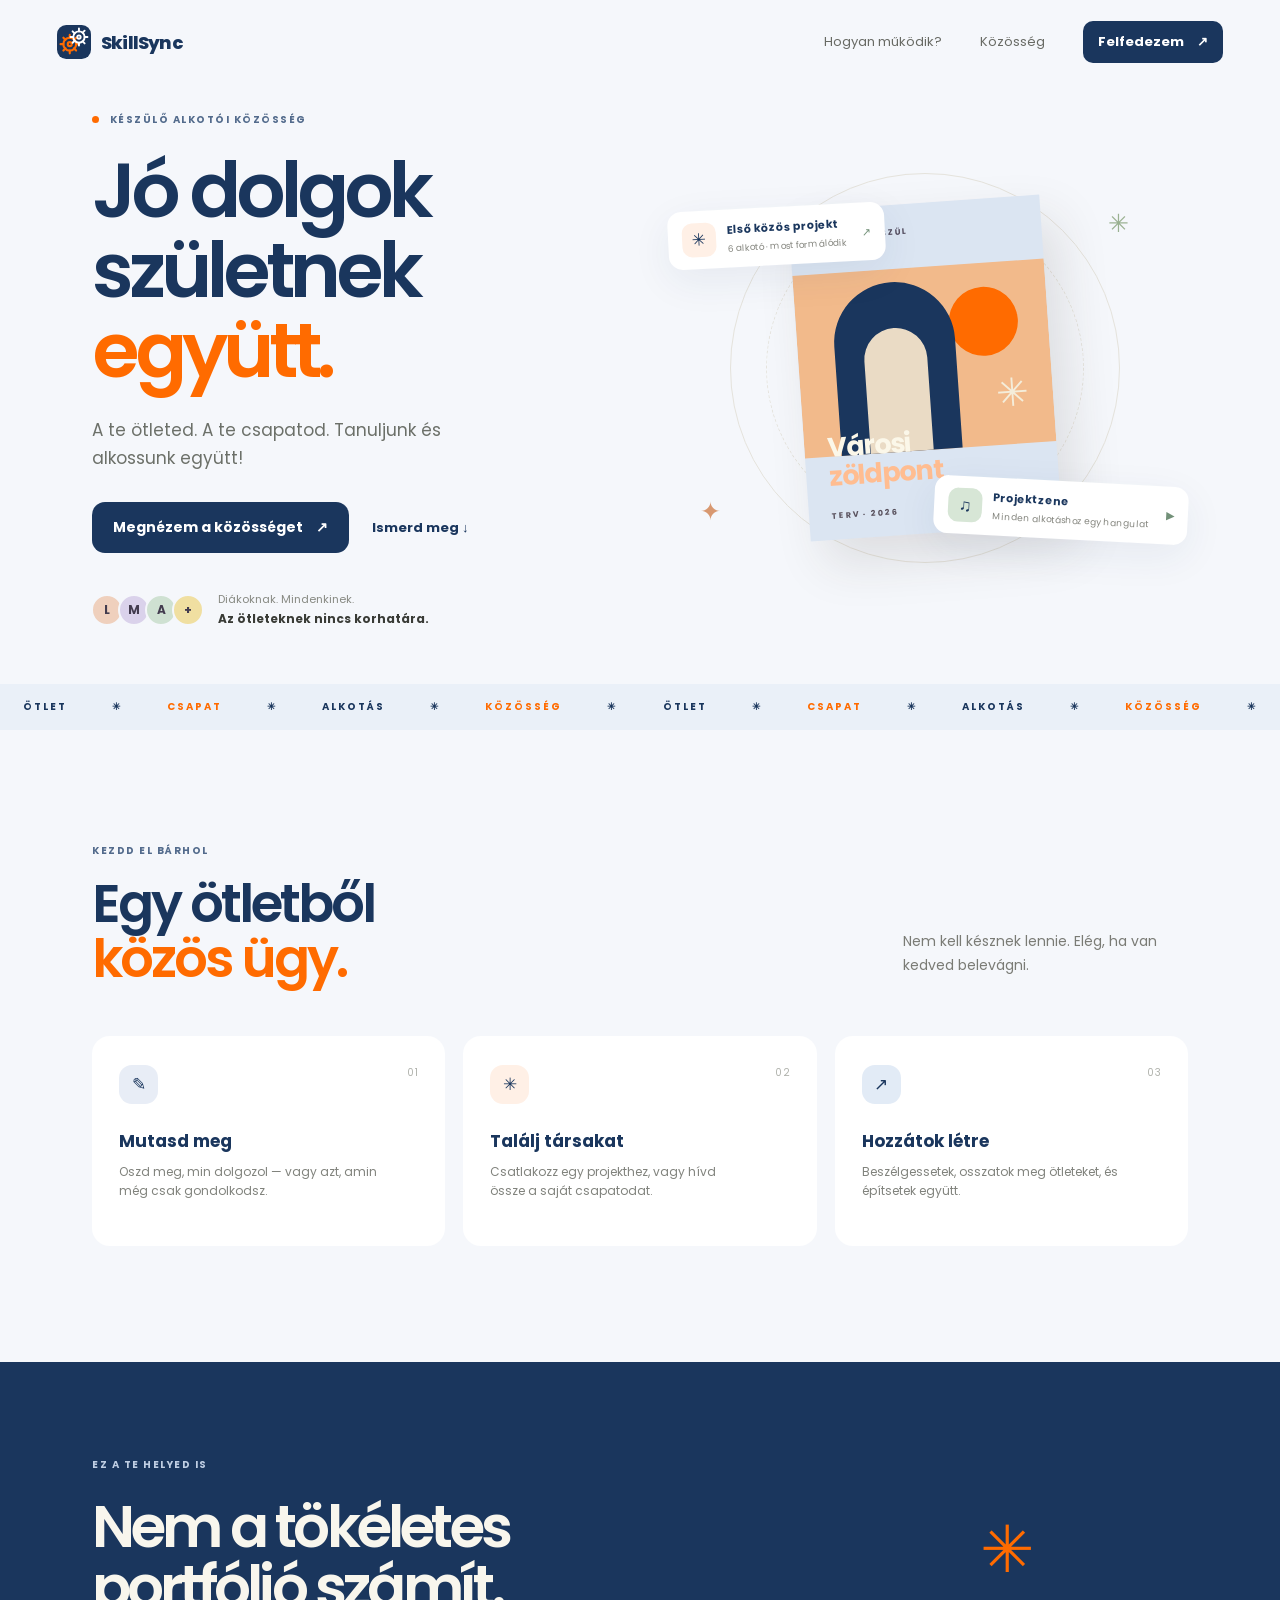
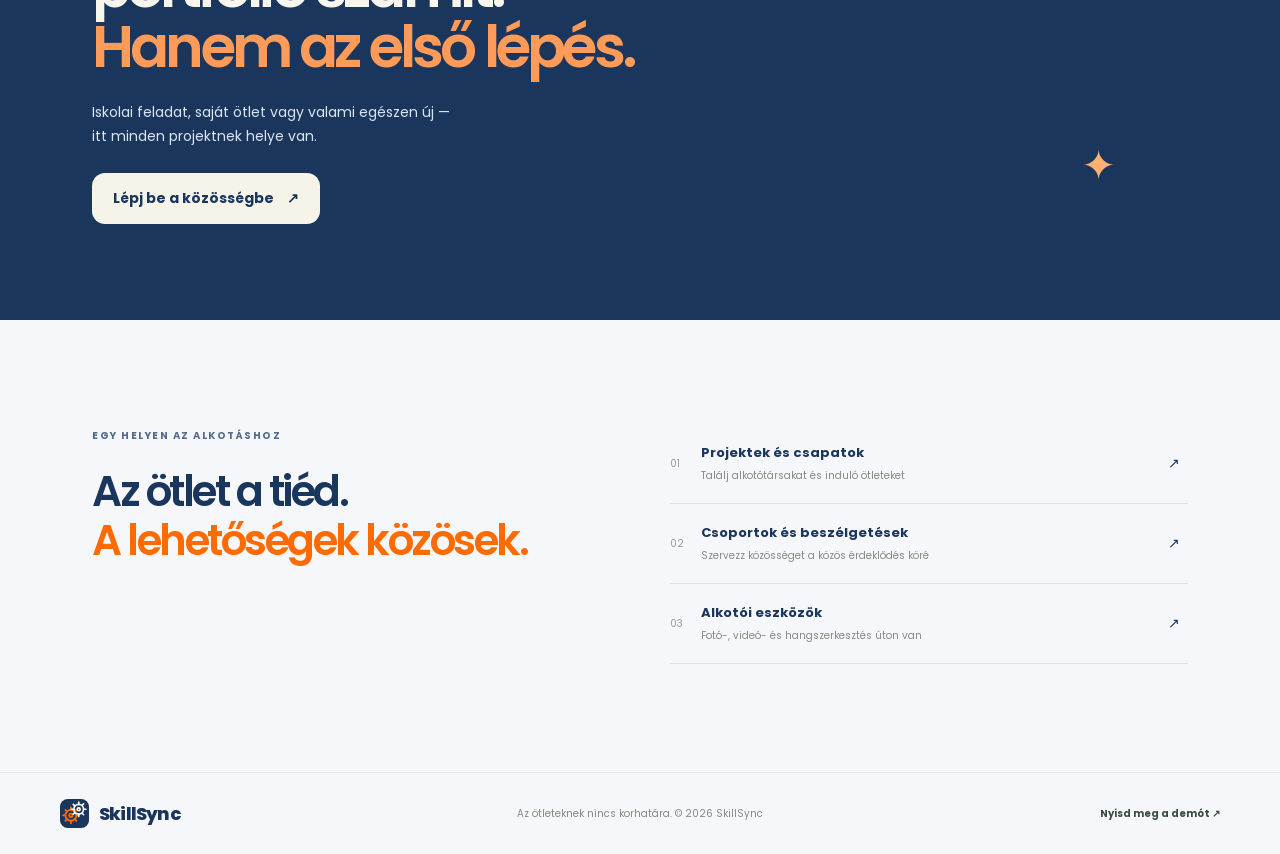
==== index.html @ 21918480 "Add files via upload" ====
<!doctype html>
<html lang="hu">
<head>
  <meta charset="utf-8"><meta name="viewport" content="width=device-width,initial-scale=1">
  <meta name="theme-color" content="#1A365D"><meta name="description" content="SkillSync — A te ötleted. A te csapatod. Tanuljunk és alkossunk együtt!"><link rel="manifest" href="manifest.webmanifest">
  <title>SkillSync — ötletből közös alkotás</title><link rel="stylesheet" href="style.css">
</head>
<body class="landing">
  <header class="site-header"><a class="brand" href="index.html"><span class="brand-mark"><img src="icon.svg" alt=""></span> SkillSync</a><nav><a href="#hogyan">Hogyan működik?</a><a href="#kozosseg">Közösség</a><a class="button button-dark button-small" href="app.html">Felfedezem <span>↗</span></a></nav><button class="menu-toggle" aria-label="Menü">☰</button></header>
  <main>
    <section class="hero wrap"><div class="hero-copy"><span class="eyebrow"><span class="pulse"></span> KÉSZÜLŐ ALKOTÓI KÖZÖSSÉG</span><h1>Jó dolgok<br>születnek <em>együtt.</em></h1><p class="hero-lede">A te ötleted. A te csapatod. Tanuljunk és alkossunk együtt!</p><div class="hero-actions"><a class="button button-dark" href="app.html">Megnézem a közösséget <span>↗</span></a><a class="text-link" href="#hogyan">Ismerd meg <span>↓</span></a></div><div class="social-proof"><div class="avatar-stack"><span class="av av-peach">L</span><span class="av av-lilac">M</span><span class="av av-mint">A</span><span class="av av-yellow">+</span></div><span>Diákoknak. Mindenkinek.<br><b>Az ötleteknek nincs korhatára.</b></span></div></div><div class="hero-art"><div class="art-orbit orbit-one"></div><div class="art-orbit orbit-two"></div><div class="art-note note-top"><span>✳</span><div><b>Első közös projekt</b><small>6 alkotó · most formálódik</small></div><i>↗</i></div><div class="art-poster"><div class="poster-kicker">KÖZÖSEN KÉSZÜL</div><div class="poster-shape"><span class="shape-sun"></span><span class="shape-arch"></span><span class="shape-line">✳</span></div><div class="poster-caption">Városi<br><em>zöldpont</em></div><div class="poster-footer"><span>TERV · 2026</span><span>● ● ● +3</span></div></div><div class="art-note note-bottom"><span class="note-icon">♫</span><div><b>Projektzene</b><small>Minden alkotáshoz egy hangulat</small></div><i>▶</i></div><span class="sparkle sparkle-one">✳</span><span class="sparkle sparkle-two">✦</span></div></section>
    <section class="ticker"><div><span>ÖTLET</span> ✳ <span>CSAPAT</span> ✳ <span>ALKOTÁS</span> ✳ <span>KÖZÖSSÉG</span> ✳ <span>ÖTLET</span> ✳ <span>CSAPAT</span> ✳ <span>ALKOTÁS</span> ✳ <span>KÖZÖSSÉG</span> ✳</div></section>
    <section id="hogyan" class="steps-section wrap"><div class="section-heading"><span class="eyebrow">KEZDD EL BÁRHOL</span><h2>Egy ötletből<br><em>közös ügy.</em></h2><p>Nem kell késznek lennie. Elég, ha van kedved belevágni.</p></div><div class="steps"><article><span class="step-number">01</span><div class="step-icon icon-lilac">✎</div><h3>Mutasd meg</h3><p>Oszd meg, min dolgozol — vagy azt, amin még csak gondolkodsz.</p></article><article><span class="step-number">02</span><div class="step-icon icon-peach">✳</div><h3>Találj társakat</h3><p>Csatlakozz egy projekthez, vagy hívd össze a saját csapatodat.</p></article><article><span class="step-number">03</span><div class="step-icon icon-mint">↗</div><h3>Hozzátok létre</h3><p>Beszélgessetek, osszatok meg ötleteket, és építsetek együtt.</p></article></div></section>
    <section id="kozosseg" class="manifesto"><div class="wrap manifesto-inner"><span class="eyebrow">EZ A TE HELYED IS</span><h2>Nem a tökéletes<br>portfólió számít.<br><em>Hanem az első lépés.</em></h2><p>Iskolai feladat, saját ötlet vagy valami egészen új — itt minden projektnek helye van.</p><a class="button button-light" href="app.html">Lépj be a közösségbe <span>↗</span></a><span class="manifesto-star star-a">✳</span><span class="manifesto-star star-b">✦</span></div></section>
    <section class="feature-strip wrap"><div><span class="eyebrow">EGY HELYEN AZ ALKOTÁSHOZ</span><h2>Az ötlet a tiéd.<br><em>A lehetőségek közösek.</em></h2></div><div class="feature-list"><div><span>01</span><b>Projektek és csapatok</b><small>Találj alkotótársakat és induló ötleteket</small><i>↗</i></div><div><span>02</span><b>Csoportok és beszélgetések</b><small>Szervezz közösséget a közös érdeklődés köré</small><i>↗</i></div><div><span>03</span><b>Alkotói eszközök</b><small>Fotó-, videó- és hangszerkesztés úton van</small><i>↗</i></div></div></section>
  </main>
  <footer class="site-footer"><a class="brand" href="index.html"><span class="brand-mark"><img src="icon.svg" alt=""></span> SkillSync</a><span>Az ötleteknek nincs korhatára. © 2026 SkillSync</span><a href="app.html">Nyisd meg a demót ↗</a></footer><script src="site.js"></script>
</body></html>
---- style.css ----
@import url('https://fonts.googleapis.com/css2?family=Poppins:wght@400;500;600;700;800&display=swap');
:root{--paper:#f7f6f2;--white:#fff;--ink:#242622;--muted:#777a73;--line:#e9e8e2;--green:#d9e8d8;--green-strong:#395845;--purple:#ded9ed;--peach:#f1d5c6;--yellow:#f3e5a6;--shadow:0 12px 40px #33321b0b}*{box-sizing:border-box}html{scroll-behavior:smooth}body{margin:0;background:var(--paper);color:var(--ink);font-family:'Poppins',sans-serif;font-size:14px}a{color:inherit;text-decoration:none}button,input,textarea,select{font:inherit}button{color:inherit}.wrap{max-width:1160px;margin:auto;padding-left:32px;padding-right:32px}.site-header{height:84px;max-width:1230px;margin:auto;padding:0 32px;display:flex;align-items:center;justify-content:space-between}.brand{display:inline-flex;align-items:center;gap:10px;font:800 18px 'Poppins',sans-serif;letter-spacing:-.8px}.brand-mark{width:32px;height:32px;border-radius:11px;background:var(--ink);color:#f6f4eb;display:inline-grid;place-items:center;font-size:17px;letter-spacing:-1px}.site-header nav{display:flex;align-items:center;gap:38px;color:#686a64;font-size:13px}.site-header nav a:hover,.text-link:hover{color:#457455}.button{border:0;border-radius:13px;padding:15px 21px;display:inline-flex;gap:13px;align-items:center;justify-content:center;font-weight:700;cursor:pointer;transition:transform .18s,background .18s}.button:hover{transform:translateY(-2px)}.button-dark{background:var(--ink);color:white}.button-dark:hover{background:#415445}.button-small{padding:11px 15px;border-radius:10px;color:white}.button-light{background:#f6f3e8;color:var(--ink)}.menu-toggle{display:none;background:none;border:0}.hero{display:grid;grid-template-columns:1fr 1fr;min-height:596px;align-items:center;gap:45px;padding-top:24px;padding-bottom:55px}.eyebrow{font-size:10px;letter-spacing:1.5px;font-weight:700;color:#7c8078}.pulse{display:inline-block;width:7px;height:7px;border-radius:50%;background:#8cae87;margin-right:7px}.hero h1,.section-heading h2,.manifesto h2,.feature-strip h2{font:600 clamp(54px,6vw,78px)/1.04 'Poppins',sans-serif;letter-spacing:-5px;margin:22px 0}.hero h1 em,.section-heading h2 em,.manifesto h2 em,.feature-strip h2 em{font-style:normal;color:#64866b}.hero-lede{max-width:425px;color:#6c7069;font-size:17px;line-height:1.7;margin:25px 0 29px}.hero-actions{display:flex;gap:23px;align-items:center}.text-link{border:0;background:none;padding:6px 0;font-weight:700;font-size:13px;cursor:pointer}.social-proof{display:flex;gap:14px;align-items:center;margin-top:38px;color:#888a83;font-size:11px;line-height:1.6}.social-proof b{color:#393b36;font-size:12px}.avatar-stack{display:flex;padding-left:4px}.av{width:32px;height:32px;border-radius:50%;display:grid;place-items:center;font-weight:700;color:#433c4f;font-size:12px;border:2px solid var(--paper);margin-left:-5px}.av-peach{background:#efd0bd}.av-lilac{background:#dad2eb}.av-mint{background:#cfe1d2}.av-yellow{background:#f0dfa1}.hero-art{height:440px;position:relative;display:grid;place-items:center}.art-orbit{position:absolute;width:390px;height:390px;border:1px solid #e5e3dc;border-radius:50%}.orbit-two{width:318px;height:318px;border-style:dashed}.art-poster{position:relative;z-index:1;width:252px;height:330px;background:#e4dce9;transform:rotate(-4deg);padding:22px 23px 17px;box-shadow:15px 24px 50px #39322a20;display:flex;flex-direction:column;justify-content:space-between;overflow:hidden}.poster-kicker,.poster-footer{font-size:8px;letter-spacing:1.2px;font-weight:700;color:#50495b;display:flex;justify-content:space-between}.poster-shape{position:absolute;inset:64px 0 83px;background:#c7d5c5}.shape-sun{position:absolute;width:69px;height:69px;background:#edd793;border-radius:50%;top:24px;right:30px}.shape-arch{position:absolute;bottom:0;left:37px;width:121px;height:170px;border-radius:100px 100px 0 0;background:#b56e56}.shape-arch:before{content:'';position:absolute;width:63px;height:124px;bottom:0;left:29px;border-radius:60px 60px 0 0;background:#eadbc5}.shape-line{position:absolute;right:24px;bottom:22px;color:#f4edda;font-size:39px}.poster-caption{position:relative;z-index:2;color:#fbf7e9;font:700 27px/1.05 'Poppins',sans-serif;letter-spacing:-1.3px;margin-top:auto;padding-bottom:20px}.poster-caption em{color:#f1d994;font-style:normal}.poster-footer{position:relative;z-index:2;color:#574f5b}.art-note{position:absolute;z-index:2;display:flex;align-items:center;gap:11px;background:#fff;border-radius:14px;padding:12px 14px;box-shadow:var(--shadow);font-size:11px}.art-note>span:first-child{width:34px;height:34px;background:#f5e6a8;border-radius:10px;display:grid;place-items:center;font-size:17px}.art-note b,.art-note small{display:block}.art-note small{font-size:9px;color:#85867f;margin-top:4px}.art-note i{font-style:normal;color:#729078;margin-left:5px}.note-top{top:59px;left:5px;transform:rotate(-3deg)}.note-bottom{right:0;bottom:49px;transform:rotate(3deg)}.art-note .note-icon{background:#d7e6d6!important}.sparkle{position:absolute;color:#9ab191;font-size:25px}.sparkle-one{top:57px;right:59px}.sparkle-two{bottom:57px;left:37px;color:#d89870}.ticker{overflow:hidden;white-space:nowrap;background:#e2e9dd;color:#667363;padding:15px 0;font-size:10px;letter-spacing:2px;font-weight:700}.ticker div{display:flex;justify-content:space-around;min-width:850px}.ticker span:nth-of-type(2n){color:#ad755c}.steps-section{padding-top:113px;padding-bottom:116px}.section-heading{display:grid;grid-template-columns:1fr 1fr;align-items:end}.section-heading .eyebrow{grid-column:1/-1}.section-heading h2{font-size:53px;letter-spacing:-3px;margin:17px 0 0}.section-heading>p{color:#7a7b75;line-height:1.7;max-width:285px;justify-self:end;margin:0 0 8px}.steps{display:grid;grid-template-columns:repeat(3,1fr);gap:18px;margin-top:50px}.steps article{position:relative;background:#fff;border-radius:18px;padding:29px 27px 30px;min-height:210px}.step-number{position:absolute;right:26px;top:29px;color:#b0b2ac;font-size:10px;letter-spacing:1px}.step-icon{width:39px;height:39px;border-radius:13px;display:grid;place-items:center;font-size:17px}.icon-lilac{background:#e8e2f0}.icon-peach{background:#f5e0d2}.icon-mint{background:#dce9d9}.steps h3{font:700 17px 'Poppins';margin:24px 0 8px}.steps p{color:#81837d;line-height:1.6;font-size:12px;max-width:260px;margin:0}.manifesto{background:#455d4b;color:#f8f6ed;overflow:hidden}.manifesto-inner{padding-top:91px;padding-bottom:96px;position:relative}.manifesto .eyebrow{color:#c2d0bd}.manifesto h2{font-size:58px;letter-spacing:-3.8px;margin:23px 0}.manifesto h2 em{color:#dce7d6}.manifesto p{max-width:360px;color:#d2dbce;font-size:14px;line-height:1.7;margin:0 0 25px}.manifesto-star{position:absolute;color:#c5d3b9}.star-a{font-size:65px;right:16%;top:25%}.star-b{font-size:42px;right:9%;bottom:22%;color:#e2c88b}.feature-strip{display:grid;grid-template-columns:1fr 1fr;gap:60px;padding-top:104px;padding-bottom:108px}.feature-strip h2{font-size:42px;letter-spacing:-2.5px;line-height:1.17}.feature-strip h2 em{color:#708a72}.feature-list>div{display:grid;grid-template-columns:31px 1fr 20px;align-items:center;padding:19px 0;border-bottom:1px solid #e3e1da}.feature-list>div>span{grid-row:span 2;font-size:10px;color:#9a9b93}.feature-list b{font-size:13px}.feature-list small{font-size:10px;color:#888a83;margin-top:5px}.feature-list i{grid-column:3;grid-row:1/3;font-style:normal;color:#749078}.site-footer{height:82px;border-top:1px solid #e8e6df;display:flex;align-items:center;justify-content:space-between;padding:0 max(32px,calc((100% - 1160px)/2));font-size:10px;color:#878981}.site-footer .brand{color:var(--ink)}.site-footer .brand-mark{width:27px;height:27px;font-size:14px;border-radius:9px}.site-footer>a:last-child{color:#394c3d;font-weight:700}
/* App shell */
.app-page{min-height:100vh}.app-shell{min-height:100vh;max-width:1440px;margin:auto;display:grid;grid-template-columns:238px 1fr}.sidebar{position:sticky;top:0;height:100vh;background:#fbfaf7;border-right:1px solid var(--line);padding:25px 18px;display:flex;flex-direction:column}.sidebar .brand{margin:0 0 32px 8px}.profile-mini{display:flex;align-items:center;gap:10px;padding:12px 8px 22px;border-bottom:1px solid var(--line)}.profile-mini .avatar{width:35px;height:35px}.profile-mini span:nth-child(2){flex:1}.profile-mini b,.profile-mini small{display:block}.profile-mini b{font-size:12px}.profile-mini small{font-size:10px;color:#8b8d86;margin-top:4px}.profile-mini button{border:0;background:none;color:#85877f}.side-label{font-size:9px;letter-spacing:1.3px;color:#a0a199;font-weight:700;margin:24px 9px 11px;display:flex;justify-content:space-between;align-items:center}.side-label button{border:0;background:none;font-size:19px;cursor:pointer}.side-nav,.group-shortcuts{display:grid;gap:4px}.side-nav a,.group-shortcuts a{cursor:pointer;display:flex;align-items:center;gap:12px;padding:10px;border-radius:9px;color:#70736d;font-size:12px}.side-nav a.active,.side-nav a:hover,.group-shortcuts a:hover{background:#eaf0e6;color:#38523c}.side-nav a>span{width:18px;text-align:center;font-size:16px}.side-nav i{margin-left:auto;background:#e9e8e2;border-radius:7px;padding:2px 7px;font-size:9px;font-style:normal}.groups-label{margin-top:29px}.group-shortcuts a{padding:9px 10px;font-size:11px}.dot{width:8px;height:8px;border-radius:50%}.dot-lilac{background:#b9acd4}.dot-mint{background:#8dae8c}.dot-peach{background:#d69e7f}.sidebar-bottom{margin-top:auto}.music-mini{border:1px solid var(--line);border-radius:11px;display:flex;gap:9px;align-items:center;padding:10px;margin-bottom:18px}.music-art{width:33px;height:33px;border-radius:8px;background:#e8e2f0;display:grid;place-items:center;font-size:17px;color:#6e6484}.music-mini span{flex:1}.music-mini b,.music-mini small{display:block}.music-mini b{font-size:10px}.music-mini small{color:#888a83;font-size:9px;margin-top:4px}.music-mini button{border:0;background:#e7eee4;border-radius:7px;width:24px;height:24px;cursor:pointer}.back-link{display:block;color:#7c7e77;font-size:10px;padding:0 9px}.app-main{min-width:0}.app-topbar{height:66px;border-bottom:1px solid var(--line);display:flex;align-items:center;padding:0 42px;gap:20px;background:#f9f8f4;position:sticky;top:0;z-index:4}.search-box{display:flex;align-items:center;gap:11px;width:min(410px,55vw);color:#868981}.search-box>span{font-size:22px}.search-box input{border:0;background:none;outline:0;width:100%;font-size:11px}.search-box kbd{font-size:9px;border:1px solid #e4e2db;border-radius:5px;padding:3px 6px;white-space:nowrap}.top-actions{margin-left:auto;display:flex;align-items:center;gap:19px}.icon-button{position:relative;background:none;border:0;font-size:19px;cursor:pointer}.notification-dot{position:absolute;width:5px;height:5px;border-radius:50%;background:#d68667;right:2px;top:2px}.top-actions .avatar{width:29px;height:29px}.mobile-brand,.mobile-nav{display:none}.app-content{max-width:1070px;margin:auto;padding:37px 42px 70px}.welcome-row{display:flex;align-items:center;justify-content:space-between}.welcome-row h1{font:700 27px 'Poppins';letter-spacing:-1.3px;margin:8px 0 4px}.welcome-row h1 span{color:#7b9877;font-size:20px}.welcome-row p{margin:0;color:#898b84;font-size:11px}.welcome-row .button{font-size:11px;padding:12px 15px;border-radius:10px}.app-tabs{display:flex;align-items:center;gap:22px;border-bottom:1px solid var(--line);margin-top:28px}.tab{background:none;border:0;padding:13px 0 11px;color:#92948d;font-size:11px;cursor:pointer;border-bottom:2px solid transparent}.tab.active{color:#35493a;border-color:#738f74;font-weight:700}.app-tabs>a{margin-left:auto;font-size:10px;color:#657e68;font-weight:700}.feed-layout{display:grid;grid-template-columns:minmax(0,1fr) 250px;gap:24px;padding-top:22px;align-items:start}.feed-list{display:grid;gap:15px}.project-card{background:white;border:1px solid #efeee9;border-radius:15px;overflow:hidden}.card-cover{height:162px;position:relative;padding:15px;display:flex;align-items:flex-end;overflow:hidden}.cover-design{background:#ded8ed}.cover-green{background:#dce8d9}.cover-music{background:#f1dfb2}.cover-film{background:#eed3c6}.cover-code{background:#d6e5e7}.cover-book{background:#ead9ca}.cover-kicker{position:absolute;top:16px;left:17px;font-size:8px;font-weight:700;letter-spacing:1.3px;opacity:.7}.cover-title{position:relative;z-index:2;font:700 22px/1.12 'Poppins';letter-spacing:-1px;max-width:225px}.cover-title em{font-style:normal;color:#526b52}.cover-orb{position:absolute;border-radius:50%;width:185px;height:185px;right:8%;top:-36px;background:#f0cf88}.cover-design .cover-orb{background:#d2c1dd;width:140px;height:140px;right:17%;top:15px}.cover-design .cover-orb:after{content:'✳';position:absolute;color:#f3e2a3;top:38px;left:44px;font-size:55px}.cover-green .cover-orb{background:#a5c69e;right:12%;width:150px;height:150px;top:29px}.cover-green .cover-orb:after{content:'♧';font-size:68px;color:#f0f1d8;position:absolute;top:27px;left:44px}.cover-music .cover-orb{background:#d29468;right:14%;top:24px;width:126px;height:126px}.cover-music .cover-orb:after{content:'♫';font-size:55px;color:#faedc8;position:absolute;top:32px;left:39px}.cover-film .cover-orb{background:#d8967d;right:13%;width:148px;height:148px;top:34px}.cover-film .cover-orb:after{content:'▶';position:absolute;color:#f5e5d1;font-size:55px;top:42px;left:54px}.cover-code .cover-orb{background:#91b7b7;right:13%;width:145px;height:145px;top:28px}.cover-code .cover-orb:after{content:'{ }';position:absolute;color:#e6f0df;font:700 36px monospace;top:51px;left:42px}.cover-book .cover-orb{background:#d4a883;right:13%;width:135px;height:135px;top:25px}.cover-book .cover-orb:after{content:'Aa';position:absolute;color:#f8e8d4;font:700 43px 'Poppins';top:44px;left:39px}.card-content{padding:14px 16px 12px}.card-author{display:flex;align-items:center;gap:8px}.card-author .avatar{width:26px;height:26px;font-size:10px;border:0}.author-text{flex:1}.author-text b,.author-text small{display:block}.author-text b{font-size:10px}.author-text small{font-size:9px;color:#94968f;margin-top:3px}.card-category{font-size:8px;background:#f5f4ef;border-radius:5px;padding:5px 7px;color:#767970}.card-description{font-size:11px;color:#70736d;line-height:1.65;margin:12px 0 13px}.card-bottom{padding-top:11px;border-top:1px solid #f0efe9;display:flex;align-items:center;gap:14px}.reaction,.comment-action{border:0;background:none;padding:4px 0;color:#81837b;font-size:10px;cursor:pointer}.reaction.liked{color:#c46c62}.reaction span,.comment-action span{font-size:15px;vertical-align:-1px;margin-right:4px}.join-button{margin-left:auto;border:1px solid #dfe7dc;background:#edf3e9;color:#405843;padding:8px 11px;border-radius:8px;font-size:9px;font-weight:700;cursor:pointer}.join-button.joined{background:#f3f2ed;border-color:#e8e6de;color:#82847c}.rail-card{background:white;border:1px solid #efeee9;border-radius:15px;padding:17px;margin-bottom:14px}.rail-title{display:flex;justify-content:space-between;align-items:center}.rail-title .eyebrow{font-size:8px}.rail-title h3{font:700 15px 'Poppins';margin:7px 0 0;letter-spacing:-.4px}.rail-spark{font-size:20px;color:#7f9b7d}.rail-card>p{font-size:10px;color:#858780;line-height:1.6;margin:10px 0 12px}.suggested-group{display:flex;align-items:center;gap:9px;padding:10px 0;border-top:1px solid #f1f0ea}.group-icon{width:31px;height:31px;border-radius:9px;display:grid;place-items:center;font-size:14px}.gi-lilac{background:#ece7f3;color:#74688c}.gi-mint{background:#e4eee0;color:#678267}.gi-peach{background:#f5e6dc;color:#a06e54}.suggested-group>span:nth-child(2){flex:1}.suggested-group b,.suggested-group small{display:block}.suggested-group b{font-size:9px}.suggested-group small{font-size:8px;color:#969891;margin-top:3px}.join-group{width:23px;height:23px;border-radius:7px;background:#f4f3ed;border:0;font-size:15px;cursor:pointer}.join-group.joined{background:#e2eddf;color:#4e6b50}.rail-link{font-size:9px;color:#627d63;font-weight:700;display:block;margin-top:10px}.prompt-card{background:#eef1e8}.prompt-icon{display:block;font-size:22px;color:#749174;margin-bottom:11px}.prompt-card .eyebrow{font-size:8px}.prompt-card h3{font:700 16px/1.3 'Poppins';letter-spacing:-.4px;margin:11px 0}.prompt-card p{font-size:9px}.prompt-card .text-link{font-size:9px}.rail-foot{display:flex;flex-wrap:wrap;gap:8px;color:#a1a29b;font-size:8px;padding:4px 4px}.empty-state{text-align:center;padding:48px 15px;color:#888}.empty-state>span{font-size:26px}.empty-state h3{color:var(--ink);font-family:'Poppins'}.hidden{display:none!important}.toast{position:fixed;bottom:25px;left:50%;transform:translate(-50%,20px);opacity:0;pointer-events:none;background:#26372b;color:white;padding:12px 18px;border-radius:10px;font-size:11px;z-index:10;transition:.2s;box-shadow:var(--shadow)}.toast.show{opacity:1;transform:translate(-50%,0)}dialog{border:0;padding:0;border-radius:18px;width:min(420px,calc(100vw - 30px));box-shadow:0 25px 100px #20241f3c;color:var(--ink)}dialog::backdrop{background:#1f2822a1;backdrop-filter:blur(3px)}#projectForm{position:relative;padding:30px}.dialog-close{position:absolute;right:18px;top:16px;border:0;background:none;font-size:23px;color:#888;cursor:pointer}#projectForm h2{font:700 26px 'Poppins';margin:12px 0 4px}#projectForm>p{color:#888;font-size:12px;margin:0 0 22px}#projectForm label{display:block;font-size:10px;font-weight:700;margin:13px 0;color:#555}#projectForm input,#projectForm textarea,#projectForm select{display:block;width:100%;margin-top:7px;padding:11px 12px;border:1px solid #e6e5de;border-radius:9px;background:#fbfaf7;outline-color:#9bb69a;font-size:11px;resize:vertical}#projectForm input::placeholder,#projectForm textarea::placeholder{color:#aaa}#projectForm .dialog-submit{width:100%;margin-top:10px;font-size:11px}
@media(max-width:950px){.app-shell{grid-template-columns:205px 1fr}.sidebar{padding-left:12px;padding-right:12px}.app-content{padding-left:25px;padding-right:25px}.app-topbar{padding:0 25px}.feed-layout{grid-template-columns:minmax(0,1fr) 220px;gap:15px}.hero{gap:15px}.hero h1{font-size:64px}.art-orbit{width:335px;height:335px}.feature-strip{gap:35px}}
@media(max-width:740px){.wrap{padding-left:22px;padding-right:22px}.site-header{height:68px;padding:0 20px}.site-header nav{display:none}.menu-toggle{display:block}.hero{grid-template-columns:1fr;padding-top:42px;padding-bottom:43px;gap:0}.hero h1{font-size:62px;letter-spacing:-4px}.hero-lede{font-size:15px;max-width:360px}.hero-art{height:370px;margin-top:10px}.art-poster{width:218px;height:292px}.art-orbit{width:310px;height:310px}.note-top{left:0;top:42px}.note-bottom{right:-2px;bottom:34px}.steps-section{padding-top:75px;padding-bottom:75px}.section-heading{display:block}.section-heading h2{font-size:45px}.section-heading>p{margin-top:15px}.steps{grid-template-columns:1fr;margin-top:29px;gap:10px}.steps article{min-height:175px;padding:22px}.steps h3{margin-top:17px}.manifesto-inner{padding-top:70px;padding-bottom:75px}.manifesto h2{font-size:46px;letter-spacing:-3px}.manifesto-star.star-a{right:9%;top:14%;font-size:44px}.manifesto-star.star-b{right:8%;bottom:11%;font-size:31px}.feature-strip{grid-template-columns:1fr;gap:15px;padding-top:75px;padding-bottom:73px}.feature-strip h2{font-size:37px}.site-footer{height:auto;min-height:94px;padding:18px 20px;gap:12px;flex-wrap:wrap}.site-footer>span{order:3;width:100%}.app-shell{display:block;padding-bottom:69px}.sidebar{display:none}.app-topbar{height:58px;padding:0 17px;gap:10px}.mobile-brand{display:block}.mobile-brand .brand{font-size:15px;gap:7px}.mobile-brand .brand-mark{width:27px;height:27px;border-radius:9px}.search-box{margin-left:auto;width:auto;flex:1;max-width:280px;gap:7px}.search-box input{font-size:10px}.search-box kbd{display:none}.search-box>span{font-size:19px}.top-actions{gap:8px}.top-actions .icon-button{font-size:16px}.top-actions .avatar{width:26px;height:26px}.app-content{padding:25px 15px 35px}.welcome-row h1{font-size:22px}.welcome-row .eyebrow{font-size:8px}.welcome-row .button{font-size:9px;padding:10px 11px;gap:6px}.app-tabs{gap:17px;margin-top:22px}.tab{font-size:10px}.app-tabs>a{display:none}.feed-layout{display:block;padding-top:15px}.right-rail{display:none}.feed-list{gap:12px}.card-cover{height:145px}.cover-title{font-size:19px}.card-content{padding:12px}.card-description{font-size:10px;margin:10px 0}.mobile-nav{display:flex;position:fixed;z-index:5;bottom:0;left:0;right:0;height:65px;padding:5px 8px calc(5px + env(safe-area-inset-bottom));background:#fbfaf7;border-top:1px solid var(--line);align-items:center;justify-content:space-around}.mobile-nav button{position:relative;background:none;border:0;display:grid;justify-items:center;gap:3px;color:#8a8c84;font-size:8px;min-width:52px;cursor:pointer}.mobile-nav button>span{font-size:18px}.mobile-nav button.selected{color:#4a694d;font-weight:700}.mobile-nav .mobile-create{background:var(--ink);color:white;border-radius:13px;width:39px;height:39px;min-width:39px;font-size:23px;display:grid;place-items:center;margin-top:-19px;box-shadow:0 5px 14px #282b2633}.toast{bottom:80px}.empty-state{padding:35px 12px}}
@media(max-width:400px){.hero h1{font-size:55px}.hero-actions{gap:13px}.hero-actions .button{font-size:10px;padding:13px}.hero-actions .text-link{font-size:10px}.art-note{padding:9px 10px}.art-note small{font-size:8px}.note-bottom{right:-8px}.section-heading h2{font-size:40px}.manifesto h2{font-size:40px}.app-tabs{gap:12px}.tab{font-size:9px}}
.groups-grid{display:grid;grid-template-columns:repeat(2,minmax(0,1fr));gap:12px}.group-page-card{margin:0;padding:18px}.group-page-card h3{font:700 14px 'Poppins';margin:12px 0 4px}.group-page-card p{margin:0 0 15px}.group-page-card .join-button{margin-left:0}
@media(max-width:740px){.groups-grid{grid-template-columns:1fr 1fr;gap:9px}.group-page-card{padding:13px}.group-page-card h3{font-size:12px}}

/* SkillSync brand system */
:root{--paper:#f5f7fb;--white:#fff;--ink:#1A365D;--muted:#65748b;--line:#e2e8f0;--green:#e5edf6;--green-strong:#1A365D;--purple:#e8edf6;--peach:#ffe2cf;--yellow:#fff0c2;--shadow:0 12px 40px #1a365d12}
.brand-mark{background:transparent!important;border-radius:0!important;width:34px;height:34px;overflow:hidden;flex:none}.brand-mark img{display:block;width:100%;height:100%;object-fit:contain}.site-footer .brand-mark{width:29px;height:29px}
.button-dark{background:#1A365D;color:#fff}.button-dark:hover{background:#234a79}.hero h1 em,.section-heading h2 em,.feature-strip h2 em{color:#FF6B00}.button-light{color:#1A365D}.eyebrow{color:#536b8c}.pulse{background:#FF6B00}.text-link:hover,.rail-link,.feature-list i,.app-tabs>a{color:#1A365D}.ticker{background:#eaf0f8;color:#1A365D}.ticker span:nth-of-type(2n){color:#FF6B00}.step-icon,.icon-lilac{background:#e8edf6}.icon-peach{background:#fff0e6}.icon-mint{background:#e2ebf6}.manifesto{background:#1A365D}.manifesto h2 em{color:#ff9b59}.manifesto .eyebrow{color:#bfcee3}.manifesto p{color:#dce5f2}.manifesto-star{color:#FF6B00}.star-b{color:#ffb171}.profile-mini,.sidebar,.app-topbar,.mobile-nav{background:#fbfcfe}.side-nav a.active,.side-nav a:hover,.group-shortcuts a:hover{background:#edf2f8;color:#1A365D}.side-nav i{background:#edf2f8}.join-button{background:#fff2e8;border-color:#ffd0ad;color:#a84600}.join-button.joined{background:#edf2f8;border-color:#d6e0ee;color:#1A365D}.join-group.joined{background:#ffe6d3;color:#a84600}.prompt-card{background:#eef3fa}.prompt-icon,.rail-spark{color:#FF6B00}.mobile-nav button.selected{color:#1A365D}.mobile-nav .mobile-create{background:#FF6B00;color:#fff}.toast{background:#1A365D}.art-poster{background:#dbe5f2}.poster-shape{background:#f2ba8b}.shape-sun{background:#FF6B00}.shape-arch{background:#1A365D}.poster-caption em{color:#ffbd91}.art-note>span:first-child{background:#fff0e6}.note-top .art-note i{color:#FF6B00}
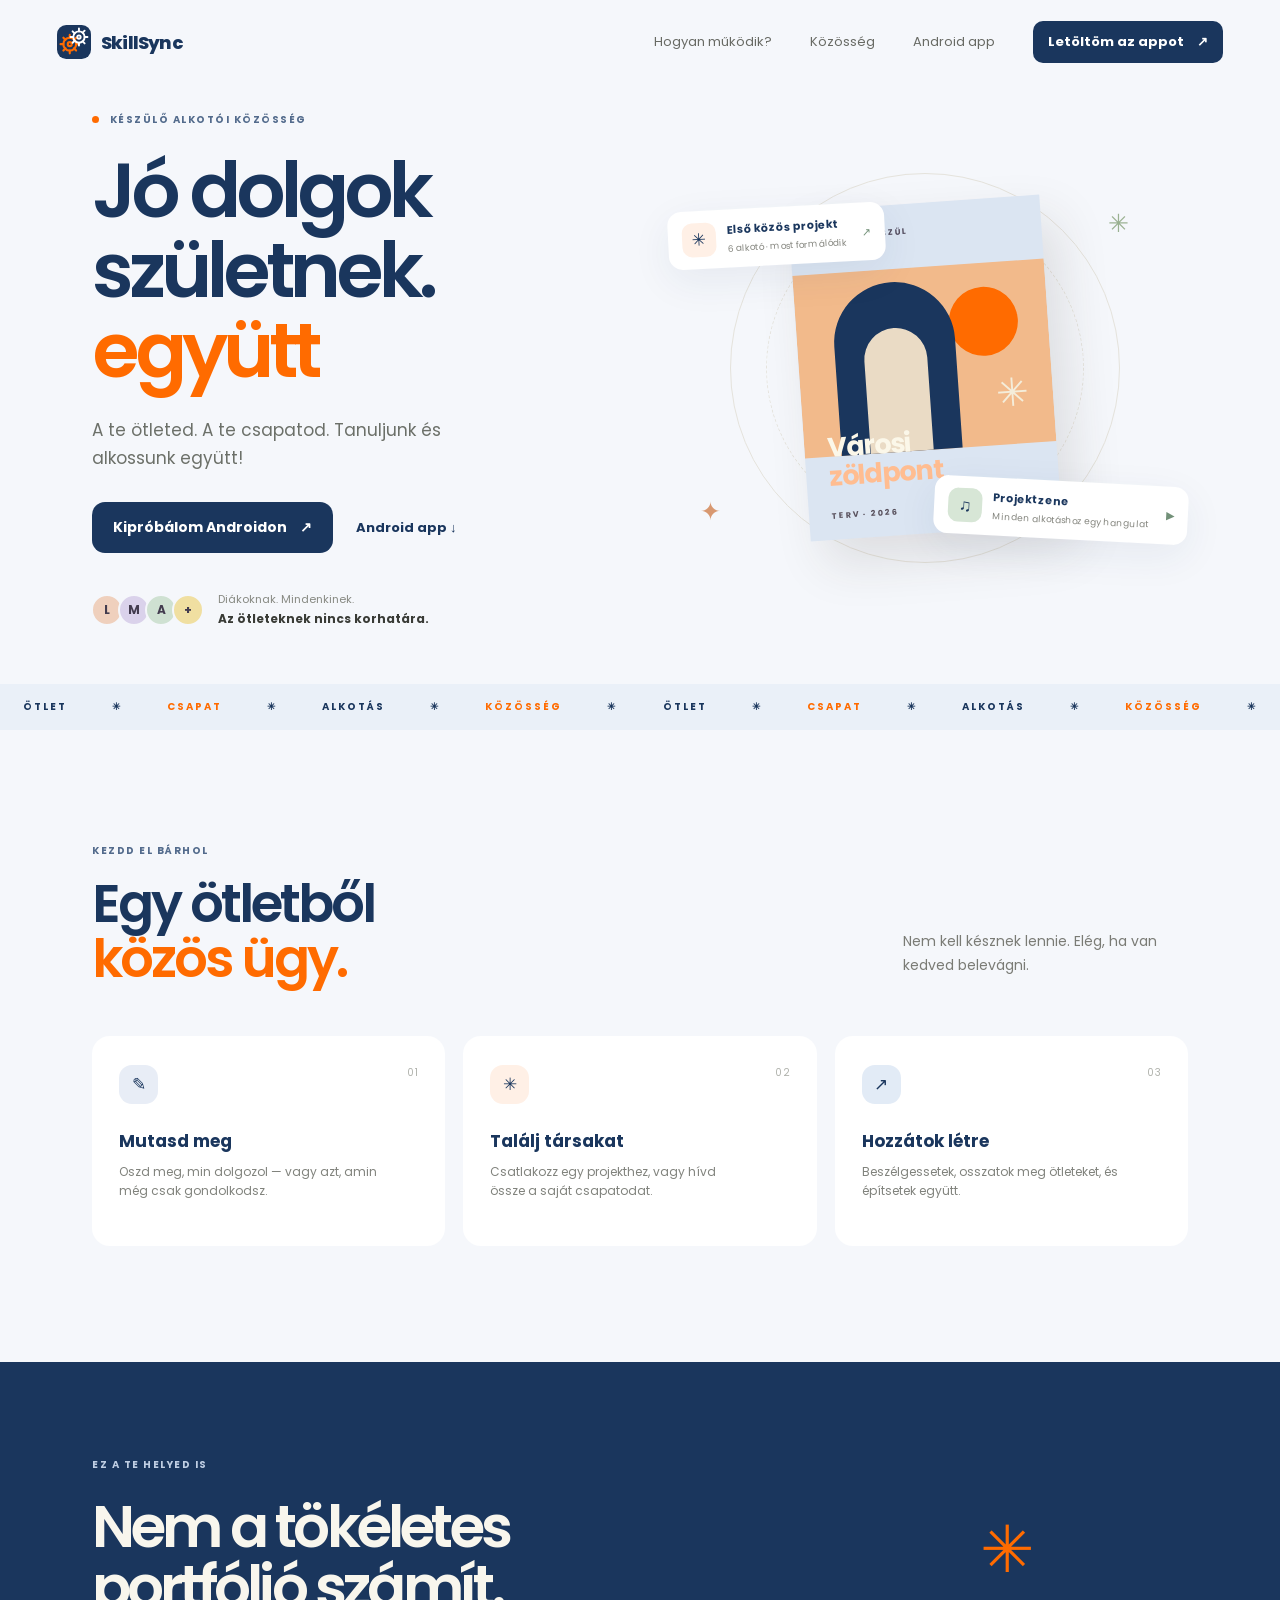
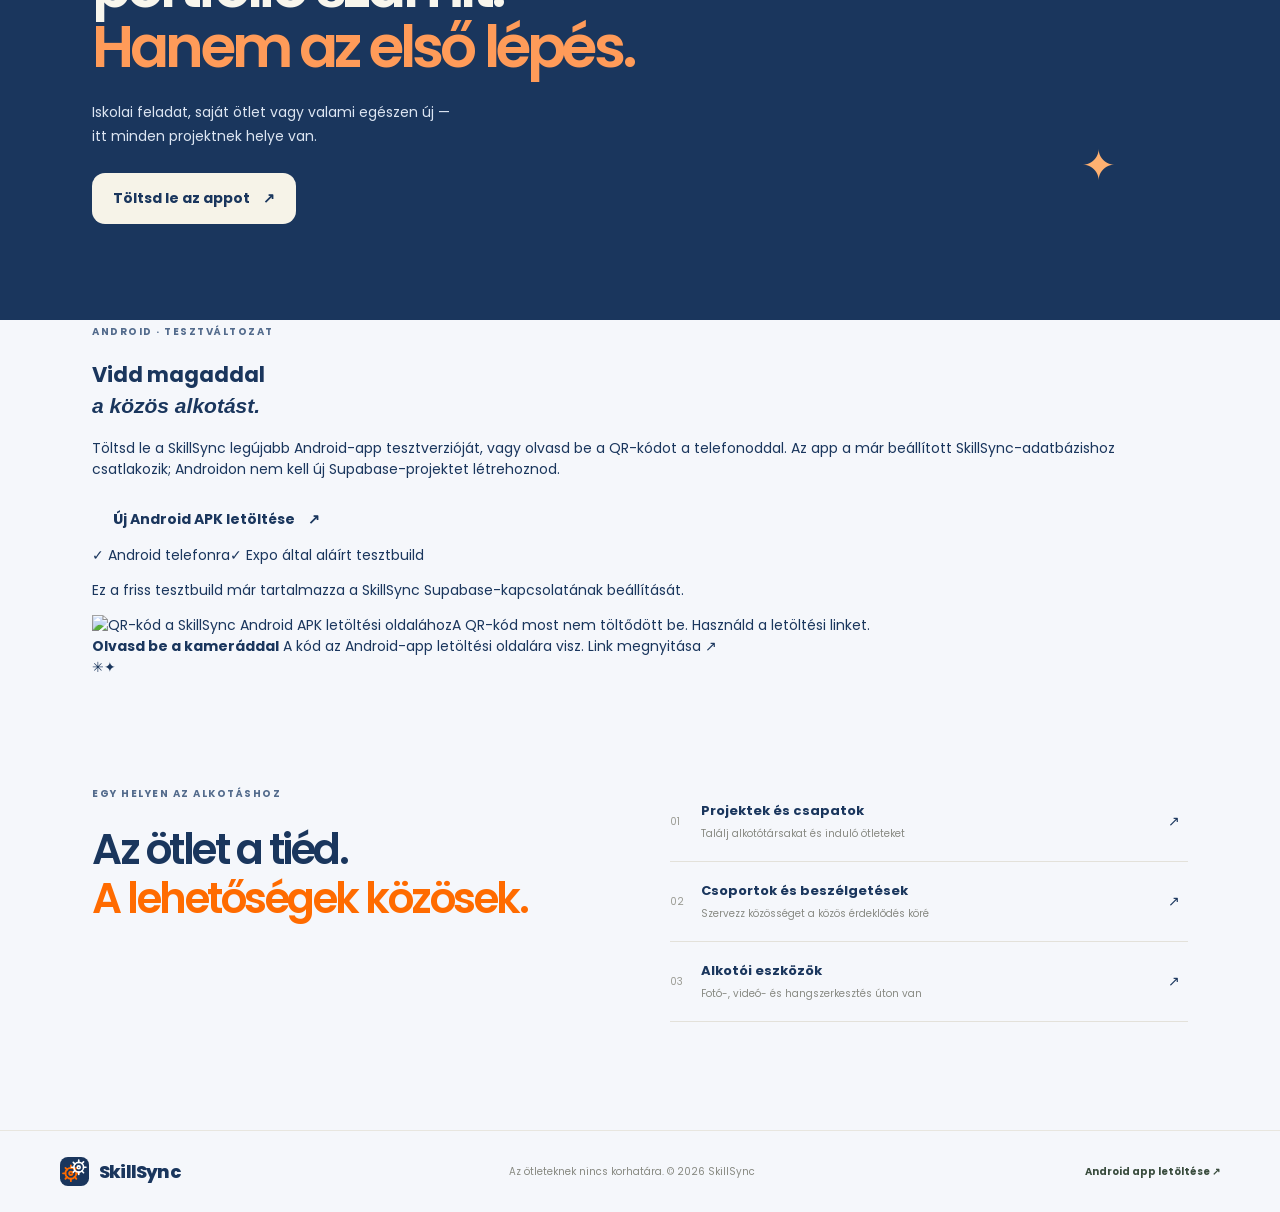
==== commit c2be608e: "Add files via upload" ====
--- a/index.html
+++ b/index.html
@@ -3,16 +3,35 @@
 <head>
   <meta charset="utf-8"><meta name="viewport" content="width=device-width,initial-scale=1">
   <meta name="theme-color" content="#1A365D"><meta name="description" content="SkillSync — A te ötleted. A te csapatod. Tanuljunk és alkossunk együtt!"><link rel="manifest" href="manifest.webmanifest">
-  <title>SkillSync — ötletből közös alkotás</title><link rel="stylesheet" href="style.css">
+  <title>SkillSync — ötletből közös alkotás</title><link rel="icon" type="image/svg+xml" href="favicon.svg"><link rel="stylesheet" href="style.css?v=20261020-2">
 </head>
 <body class="landing">
-  <header class="site-header"><a class="brand" href="index.html"><span class="brand-mark"><img src="icon.svg" alt=""></span> SkillSync</a><nav><a href="#hogyan">Hogyan működik?</a><a href="#kozosseg">Közösség</a><a class="button button-dark button-small" href="app.html">Felfedezem <span>↗</span></a></nav><button class="menu-toggle" aria-label="Menü">☰</button></header>
+  <header class="site-header"><a class="brand" href="index.html"><span class="brand-mark"><img src="icon.svg" alt=""></span> SkillSync</a><nav><a href="#hogyan">Hogyan működik?</a><a href="#kozosseg">Közösség</a><a href="#apk">Android app</a><a class="button button-dark button-small" href="#apk">Letöltöm az appot <span>↗</span></a></nav><button class="menu-toggle" aria-label="Menü">☰</button></header>
   <main>
-    <section class="hero wrap"><div class="hero-copy"><span class="eyebrow"><span class="pulse"></span> KÉSZÜLŐ ALKOTÓI KÖZÖSSÉG</span><h1>Jó dolgok<br>születnek <em>együtt.</em></h1><p class="hero-lede">A te ötleted. A te csapatod. Tanuljunk és alkossunk együtt!</p><div class="hero-actions"><a class="button button-dark" href="app.html">Megnézem a közösséget <span>↗</span></a><a class="text-link" href="#hogyan">Ismerd meg <span>↓</span></a></div><div class="social-proof"><div class="avatar-stack"><span class="av av-peach">L</span><span class="av av-lilac">M</span><span class="av av-mint">A</span><span class="av av-yellow">+</span></div><span>Diákoknak. Mindenkinek.<br><b>Az ötleteknek nincs korhatára.</b></span></div></div><div class="hero-art"><div class="art-orbit orbit-one"></div><div class="art-orbit orbit-two"></div><div class="art-note note-top"><span>✳</span><div><b>Első közös projekt</b><small>6 alkotó · most formálódik</small></div><i>↗</i></div><div class="art-poster"><div class="poster-kicker">KÖZÖSEN KÉSZÜL</div><div class="poster-shape"><span class="shape-sun"></span><span class="shape-arch"></span><span class="shape-line">✳</span></div><div class="poster-caption">Városi<br><em>zöldpont</em></div><div class="poster-footer"><span>TERV · 2026</span><span>● ● ● +3</span></div></div><div class="art-note note-bottom"><span class="note-icon">♫</span><div><b>Projektzene</b><small>Minden alkotáshoz egy hangulat</small></div><i>▶</i></div><span class="sparkle sparkle-one">✳</span><span class="sparkle sparkle-two">✦</span></div></section>
+    <section class="hero wrap"><div class="hero-copy"><span class="eyebrow"><span class="pulse"></span> KÉSZÜLŐ ALKOTÓI KÖZÖSSÉG</span><h1>Jó dolgok<br>születnek. <em class="headline-together">együtt</em></h1><p class="hero-lede">A te ötleted. A te csapatod. Tanuljunk és alkossunk együtt!</p><div class="hero-actions"><a class="button button-dark" href="#apk">Kipróbálom Androidon <span>↗</span></a><a class="text-link" href="#apk">Android app <span>↓</span></a></div><div class="social-proof"><div class="avatar-stack"><span class="av av-peach">L</span><span class="av av-lilac">M</span><span class="av av-mint">A</span><span class="av av-yellow">+</span></div><span>Diákoknak. Mindenkinek.<br><b>Az ötleteknek nincs korhatára.</b></span></div></div><div class="hero-art"><div class="art-orbit orbit-one"></div><div class="art-orbit orbit-two"></div><div class="art-note note-top"><span>✳</span><div><b>Első közös projekt</b><small>6 alkotó · most formálódik</small></div><i>↗</i></div><div class="art-poster"><div class="poster-kicker">KÖZÖSEN KÉSZÜL</div><div class="poster-shape"><span class="shape-sun"></span><span class="shape-arch"></span><span class="shape-line">✳</span></div><div class="poster-caption">Városi<br><em>zöldpont</em></div><div class="poster-footer"><span>TERV · 2026</span><span>● ● ● +3</span></div></div><div class="art-note note-bottom"><span class="note-icon">♫</span><div><b>Projektzene</b><small>Minden alkotáshoz egy hangulat</small></div><i>▶</i></div><span class="sparkle sparkle-one">✳</span><span class="sparkle sparkle-two">✦</span></div></section>
     <section class="ticker"><div><span>ÖTLET</span> ✳ <span>CSAPAT</span> ✳ <span>ALKOTÁS</span> ✳ <span>KÖZÖSSÉG</span> ✳ <span>ÖTLET</span> ✳ <span>CSAPAT</span> ✳ <span>ALKOTÁS</span> ✳ <span>KÖZÖSSÉG</span> ✳</div></section>
     <section id="hogyan" class="steps-section wrap"><div class="section-heading"><span class="eyebrow">KEZDD EL BÁRHOL</span><h2>Egy ötletből<br><em>közös ügy.</em></h2><p>Nem kell késznek lennie. Elég, ha van kedved belevágni.</p></div><div class="steps"><article><span class="step-number">01</span><div class="step-icon icon-lilac">✎</div><h3>Mutasd meg</h3><p>Oszd meg, min dolgozol — vagy azt, amin még csak gondolkodsz.</p></article><article><span class="step-number">02</span><div class="step-icon icon-peach">✳</div><h3>Találj társakat</h3><p>Csatlakozz egy projekthez, vagy hívd össze a saját csapatodat.</p></article><article><span class="step-number">03</span><div class="step-icon icon-mint">↗</div><h3>Hozzátok létre</h3><p>Beszélgessetek, osszatok meg ötleteket, és építsetek együtt.</p></article></div></section>
-    <section id="kozosseg" class="manifesto"><div class="wrap manifesto-inner"><span class="eyebrow">EZ A TE HELYED IS</span><h2>Nem a tökéletes<br>portfólió számít.<br><em>Hanem az első lépés.</em></h2><p>Iskolai feladat, saját ötlet vagy valami egészen új — itt minden projektnek helye van.</p><a class="button button-light" href="app.html">Lépj be a közösségbe <span>↗</span></a><span class="manifesto-star star-a">✳</span><span class="manifesto-star star-b">✦</span></div></section>
+    <section id="kozosseg" class="manifesto"><div class="wrap manifesto-inner"><span class="eyebrow">EZ A TE HELYED IS</span><h2>Nem a tökéletes<br>portfólió számít.<br><em>Hanem az első lépés.</em></h2><p>Iskolai feladat, saját ötlet vagy valami egészen új — itt minden projektnek helye van.</p><a class="button button-light" href="#apk">Töltsd le az appot <span>↗</span></a><span class="manifesto-star star-a">✳</span><span class="manifesto-star star-b">✦</span></div></section>
+    <section id="apk" class="download-section wrap">
+      <div class="download-copy">
+        <span class="eyebrow"><span class="download-status"></span> ANDROID · TESZTVÁLTOZAT</span>
+        <h2>Vidd magaddal<br><em>a közös alkotást.</em></h2>
+        <p>Töltsd le a SkillSync legújabb Android-app tesztverzióját, vagy olvasd be a QR-kódot a telefonoddal. Az app a már beállított SkillSync-adatbázishoz csatlakozik; Androidon nem kell új Supabase-projektet létrehoznod.</p>
+        <a class="button download-button" data-apk-link href="https://expo.dev/accounts/kattote/projects/skillsync-mobile/builds/5601d4fb-cb7f-4b18-b3d8-79a79b1804ca" target="_blank" rel="noopener noreferrer">Új Android APK letöltése <span>↗</span></a>
+        <div class="download-meta"><span>✓ Android telefonra</span><span>✓ Expo által aláírt tesztbuild</span></div>
+        <p class="download-note">Ez a friss tesztbuild már tartalmazza a SkillSync Supabase-kapcsolatának beállítását.</p>
+      </div>
+      <div class="download-visual">
+        <div class="qr-card">
+          <div class="qr-frame"><img id="apkQr" alt="QR-kód a SkillSync Android APK letöltési oldalához" width="256" height="256" loading="eager"><span id="qrLoading">QR-kód betöltése…</span></div>
+          <b>Olvasd be a kameráddal</b>
+          <span>A kód az Android-app letöltési oldalára visz.</span>
+          <a data-apk-link href="https://expo.dev/accounts/kattote/projects/skillsync-mobile/builds/5601d4fb-cb7f-4b18-b3d8-79a79b1804ca" target="_blank" rel="noopener noreferrer">Link megnyitása ↗</a>
+        </div>
+        <span class="download-spark spark-top">✳</span><span class="download-spark spark-bottom">✦</span>
+      </div>
+    </section>
     <section class="feature-strip wrap"><div><span class="eyebrow">EGY HELYEN AZ ALKOTÁSHOZ</span><h2>Az ötlet a tiéd.<br><em>A lehetőségek közösek.</em></h2></div><div class="feature-list"><div><span>01</span><b>Projektek és csapatok</b><small>Találj alkotótársakat és induló ötleteket</small><i>↗</i></div><div><span>02</span><b>Csoportok és beszélgetések</b><small>Szervezz közösséget a közös érdeklődés köré</small><i>↗</i></div><div><span>03</span><b>Alkotói eszközök</b><small>Fotó-, videó- és hangszerkesztés úton van</small><i>↗</i></div></div></section>
   </main>
-  <footer class="site-footer"><a class="brand" href="index.html"><span class="brand-mark"><img src="icon.svg" alt=""></span> SkillSync</a><span>Az ötleteknek nincs korhatára. © 2026 SkillSync</span><a href="app.html">Nyisd meg a demót ↗</a></footer><script src="site.js"></script>
+  <footer class="site-footer"><a class="brand" href="index.html"><span class="brand-mark"><img src="icon.svg" alt=""></span> SkillSync</a><span>Az ötleteknek nincs korhatára. © 2026 SkillSync</span><a href="#apk">Android app letöltése ↗</a></footer><script src="site.js?v=20261020-2"></script>
 </body></html>
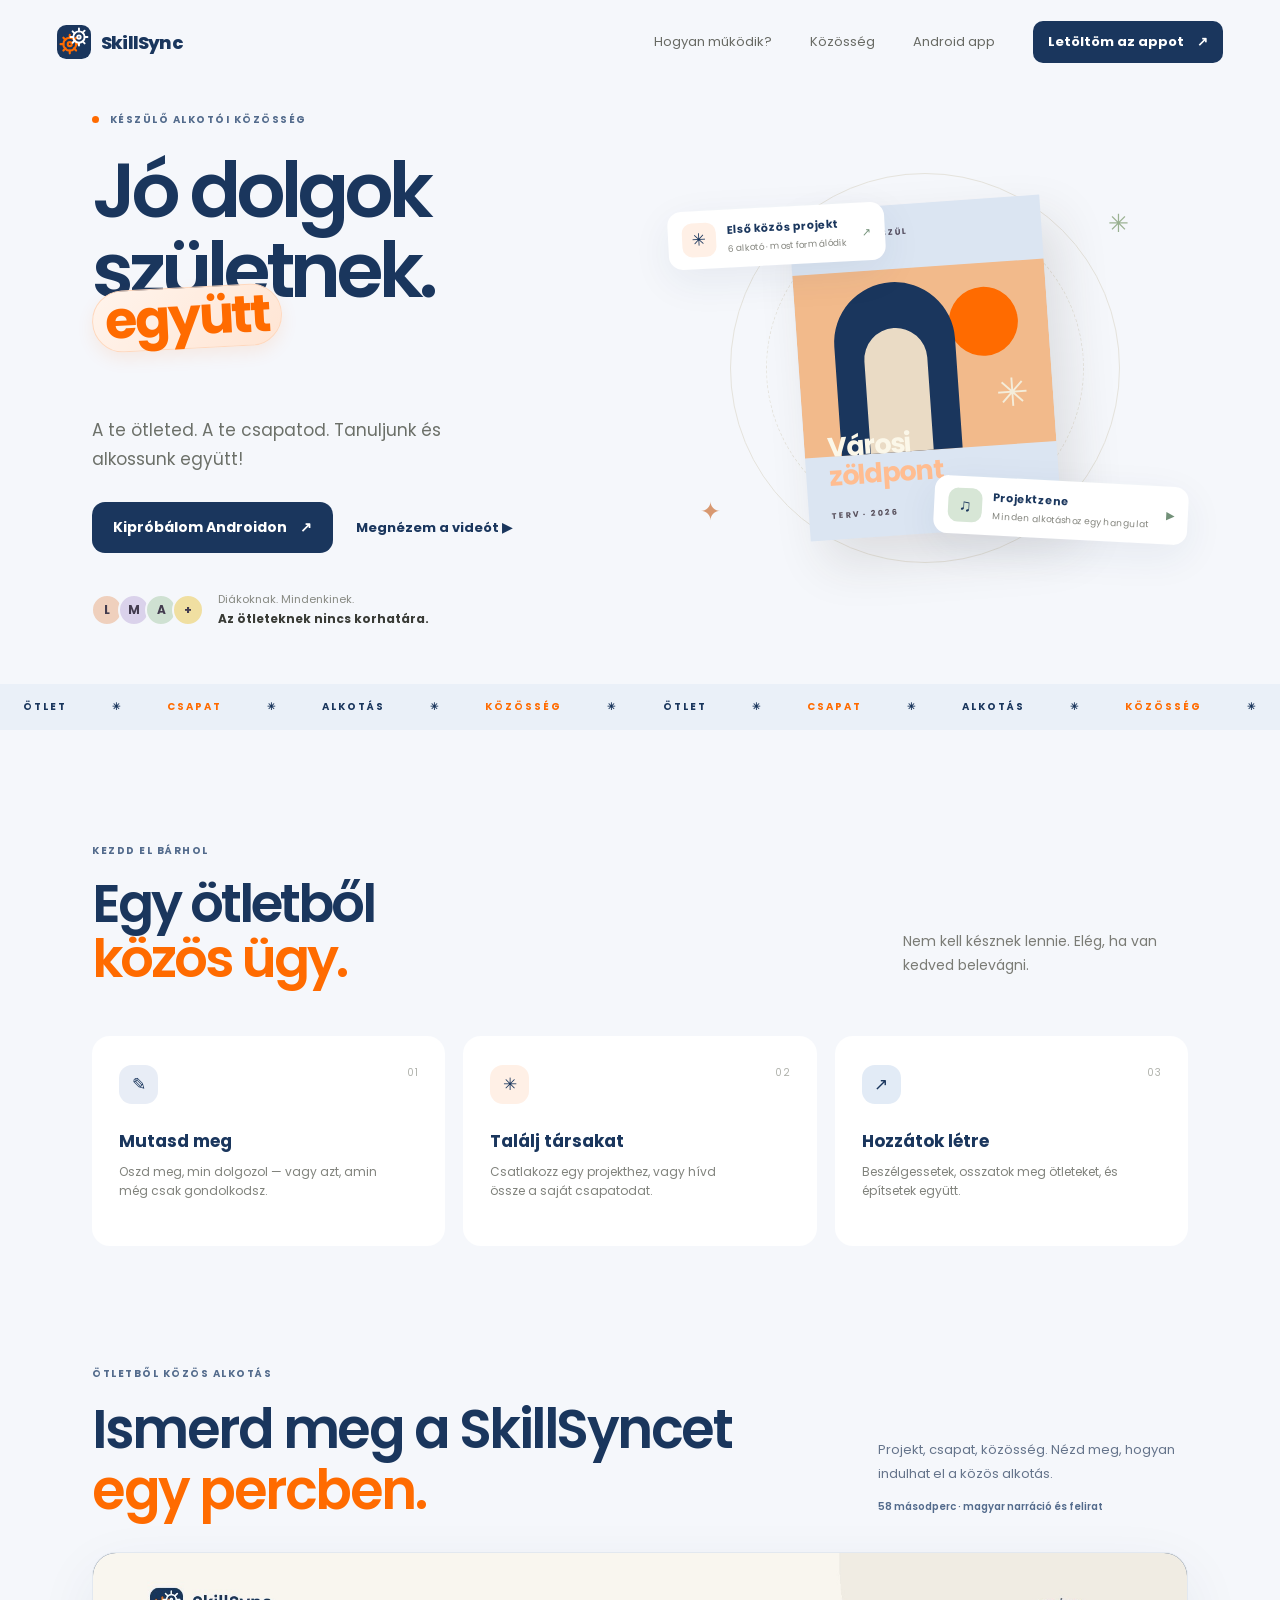
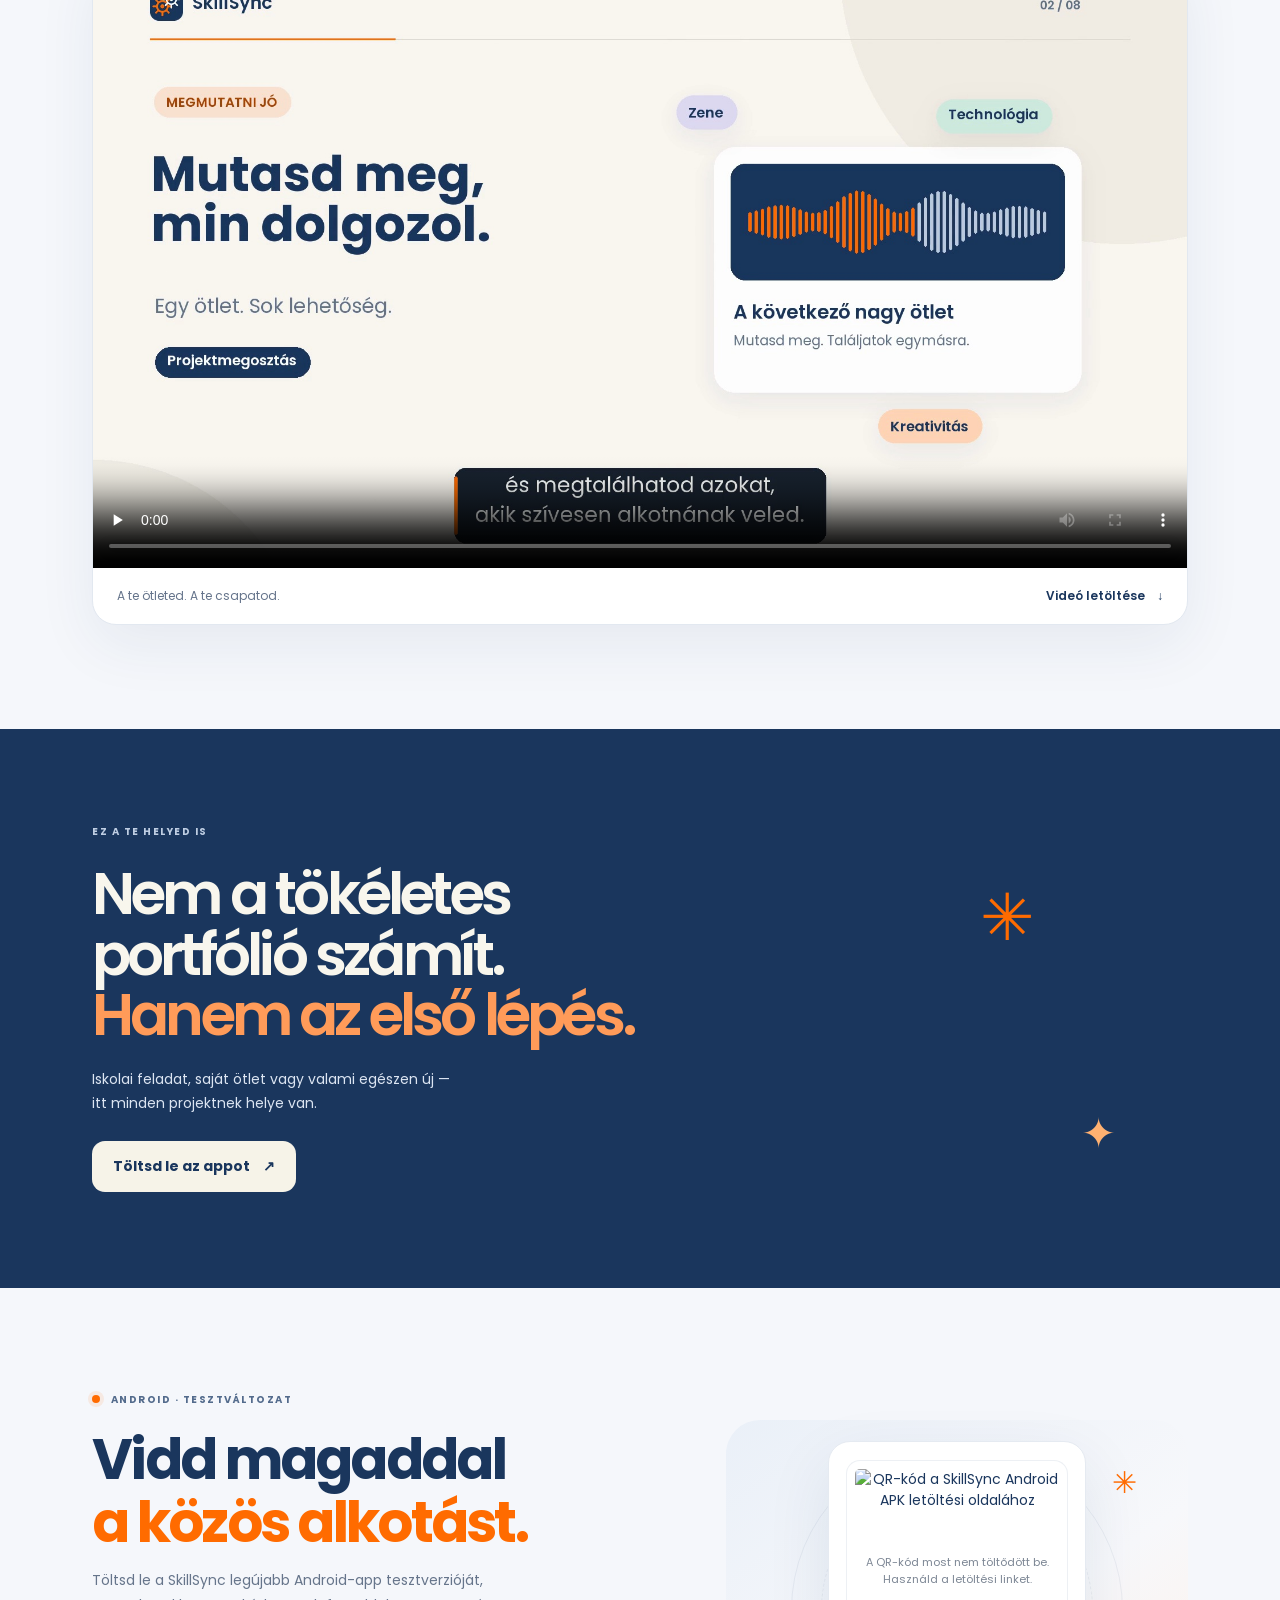
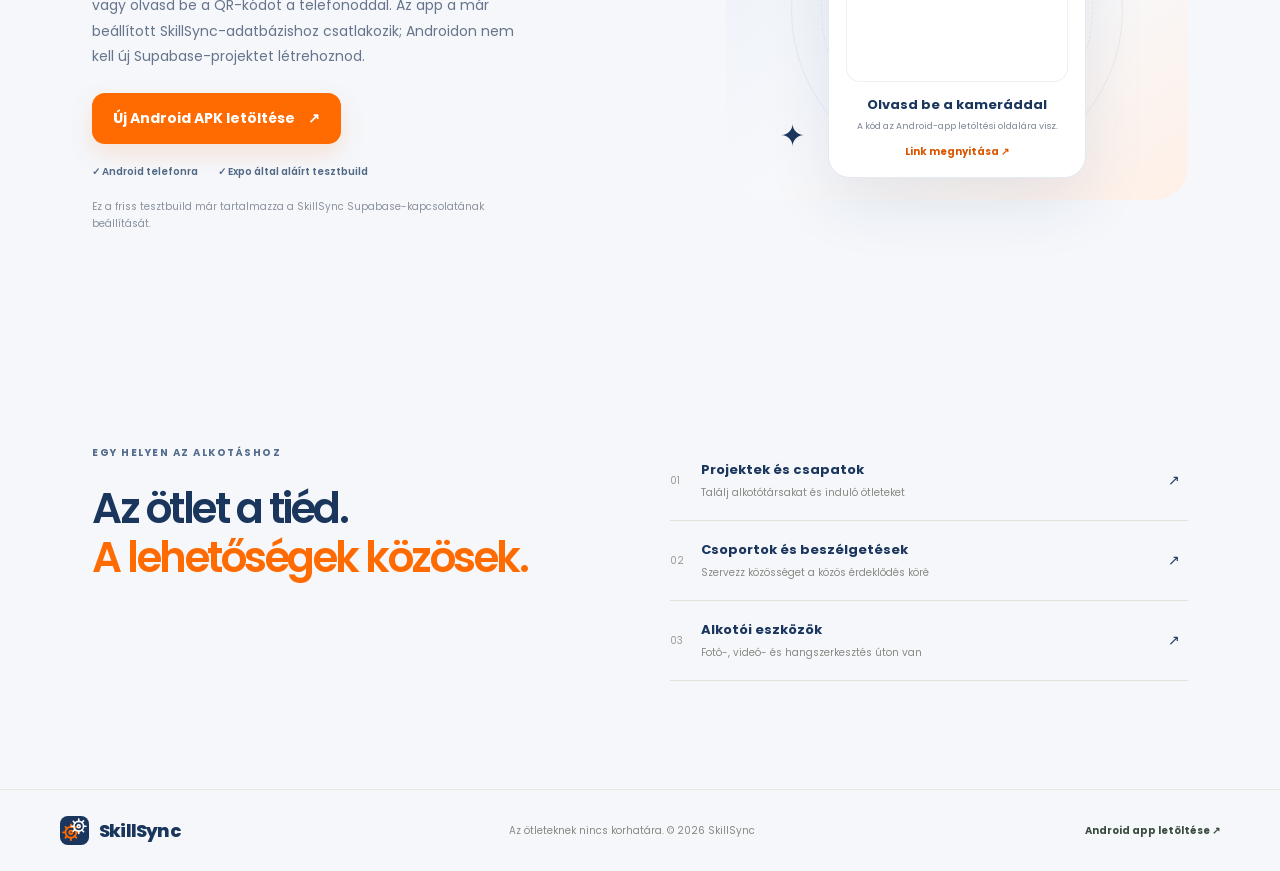
==== commit 98a1f78f: "Add SkillSync promo video to landing page" ====
--- a/index.html
+++ b/index.html
@@ -3,14 +3,27 @@
 <head>
   <meta charset="utf-8"><meta name="viewport" content="width=device-width,initial-scale=1">
   <meta name="theme-color" content="#1A365D"><meta name="description" content="SkillSync — A te ötleted. A te csapatod. Tanuljunk és alkossunk együtt!"><link rel="manifest" href="manifest.webmanifest">
-  <title>SkillSync — ötletből közös alkotás</title><link rel="icon" type="image/svg+xml" href="favicon.svg"><link rel="stylesheet" href="style.css?v=20261020-2">
+  <title>SkillSync — ötletből közös alkotás</title><link rel="icon" type="image/svg+xml" href="favicon.svg"><link rel="stylesheet" href="style.css?v=20261020-3">
 </head>
 <body class="landing">
   <header class="site-header"><a class="brand" href="index.html"><span class="brand-mark"><img src="icon.svg" alt=""></span> SkillSync</a><nav><a href="#hogyan">Hogyan működik?</a><a href="#kozosseg">Közösség</a><a href="#apk">Android app</a><a class="button button-dark button-small" href="#apk">Letöltöm az appot <span>↗</span></a></nav><button class="menu-toggle" aria-label="Menü">☰</button></header>
   <main>
-    <section class="hero wrap"><div class="hero-copy"><span class="eyebrow"><span class="pulse"></span> KÉSZÜLŐ ALKOTÓI KÖZÖSSÉG</span><h1>Jó dolgok<br>születnek. <em class="headline-together">együtt</em></h1><p class="hero-lede">A te ötleted. A te csapatod. Tanuljunk és alkossunk együtt!</p><div class="hero-actions"><a class="button button-dark" href="#apk">Kipróbálom Androidon <span>↗</span></a><a class="text-link" href="#apk">Android app <span>↓</span></a></div><div class="social-proof"><div class="avatar-stack"><span class="av av-peach">L</span><span class="av av-lilac">M</span><span class="av av-mint">A</span><span class="av av-yellow">+</span></div><span>Diákoknak. Mindenkinek.<br><b>Az ötleteknek nincs korhatára.</b></span></div></div><div class="hero-art"><div class="art-orbit orbit-one"></div><div class="art-orbit orbit-two"></div><div class="art-note note-top"><span>✳</span><div><b>Első közös projekt</b><small>6 alkotó · most formálódik</small></div><i>↗</i></div><div class="art-poster"><div class="poster-kicker">KÖZÖSEN KÉSZÜL</div><div class="poster-shape"><span class="shape-sun"></span><span class="shape-arch"></span><span class="shape-line">✳</span></div><div class="poster-caption">Városi<br><em>zöldpont</em></div><div class="poster-footer"><span>TERV · 2026</span><span>● ● ● +3</span></div></div><div class="art-note note-bottom"><span class="note-icon">♫</span><div><b>Projektzene</b><small>Minden alkotáshoz egy hangulat</small></div><i>▶</i></div><span class="sparkle sparkle-one">✳</span><span class="sparkle sparkle-two">✦</span></div></section>
+    <section class="hero wrap"><div class="hero-copy"><span class="eyebrow"><span class="pulse"></span> KÉSZÜLŐ ALKOTÓI KÖZÖSSÉG</span><h1>Jó dolgok<br>születnek. <em class="headline-together">együtt</em></h1><p class="hero-lede">A te ötleted. A te csapatod. Tanuljunk és alkossunk együtt!</p><div class="hero-actions"><a class="button button-dark" href="#apk">Kipróbálom Androidon <span>↗</span></a><a class="text-link" href="#video">Megnézem a videót <span>▶</span></a></div><div class="social-proof"><div class="avatar-stack"><span class="av av-peach">L</span><span class="av av-lilac">M</span><span class="av av-mint">A</span><span class="av av-yellow">+</span></div><span>Diákoknak. Mindenkinek.<br><b>Az ötleteknek nincs korhatára.</b></span></div></div><div class="hero-art"><div class="art-orbit orbit-one"></div><div class="art-orbit orbit-two"></div><div class="art-note note-top"><span>✳</span><div><b>Első közös projekt</b><small>6 alkotó · most formálódik</small></div><i>↗</i></div><div class="art-poster"><div class="poster-kicker">KÖZÖSEN KÉSZÜL</div><div class="poster-shape"><span class="shape-sun"></span><span class="shape-arch"></span><span class="shape-line">✳</span></div><div class="poster-caption">Városi<br><em>zöldpont</em></div><div class="poster-footer"><span>TERV · 2026</span><span>● ● ● +3</span></div></div><div class="art-note note-bottom"><span class="note-icon">♫</span><div><b>Projektzene</b><small>Minden alkotáshoz egy hangulat</small></div><i>▶</i></div><span class="sparkle sparkle-one">✳</span><span class="sparkle sparkle-two">✦</span></div></section>
     <section class="ticker"><div><span>ÖTLET</span> ✳ <span>CSAPAT</span> ✳ <span>ALKOTÁS</span> ✳ <span>KÖZÖSSÉG</span> ✳ <span>ÖTLET</span> ✳ <span>CSAPAT</span> ✳ <span>ALKOTÁS</span> ✳ <span>KÖZÖSSÉG</span> ✳</div></section>
     <section id="hogyan" class="steps-section wrap"><div class="section-heading"><span class="eyebrow">KEZDD EL BÁRHOL</span><h2>Egy ötletből<br><em>közös ügy.</em></h2><p>Nem kell késznek lennie. Elég, ha van kedved belevágni.</p></div><div class="steps"><article><span class="step-number">01</span><div class="step-icon icon-lilac">✎</div><h3>Mutasd meg</h3><p>Oszd meg, min dolgozol — vagy azt, amin még csak gondolkodsz.</p></article><article><span class="step-number">02</span><div class="step-icon icon-peach">✳</div><h3>Találj társakat</h3><p>Csatlakozz egy projekthez, vagy hívd össze a saját csapatodat.</p></article><article><span class="step-number">03</span><div class="step-icon icon-mint">↗</div><h3>Hozzátok létre</h3><p>Beszélgessetek, osszatok meg ötleteket, és építsetek együtt.</p></article></div></section>
+    <section id="video" class="promo-section wrap" aria-labelledby="promo-title">
+      <div class="promo-heading">
+        <div><span class="eyebrow">ÖTLETBŐL KÖZÖS ALKOTÁS</span><h2 id="promo-title">Ismerd meg a SkillSyncet<br><em>egy percben.</em></h2></div>
+        <p>Projekt, csapat, közösség. Nézd meg, hogyan indulhat el a közös alkotás.<span class="promo-duration">58 másodperc · magyar narráció és felirat</span></p>
+      </div>
+      <figure class="promo-player">
+        <video controls playsinline preload="none" poster="skillsync-promo.jpg" width="1920" height="1080" aria-label="SkillSync bemutatóvideó magyar narrációval és felirattal">
+          <source src="skillsync-promo.mp4" type="video/mp4">
+          A böngésződ nem támogatja a videólejátszást. <a href="skillsync-promo.mp4">Nyisd meg a bemutatóvideót.</a>
+        </video>
+        <figcaption><span>A te ötleted. A te csapatod.</span><a href="skillsync-promo.mp4" download>Videó letöltése <span aria-hidden="true">↓</span></a></figcaption>
+      </figure>
+    </section>
     <section id="kozosseg" class="manifesto"><div class="wrap manifesto-inner"><span class="eyebrow">EZ A TE HELYED IS</span><h2>Nem a tökéletes<br>portfólió számít.<br><em>Hanem az első lépés.</em></h2><p>Iskolai feladat, saját ötlet vagy valami egészen új — itt minden projektnek helye van.</p><a class="button button-light" href="#apk">Töltsd le az appot <span>↗</span></a><span class="manifesto-star star-a">✳</span><span class="manifesto-star star-b">✦</span></div></section>
     <section id="apk" class="download-section wrap">
       <div class="download-copy">
@@ -33,5 +46,5 @@
     </section>
     <section class="feature-strip wrap"><div><span class="eyebrow">EGY HELYEN AZ ALKOTÁSHOZ</span><h2>Az ötlet a tiéd.<br><em>A lehetőségek közösek.</em></h2></div><div class="feature-list"><div><span>01</span><b>Projektek és csapatok</b><small>Találj alkotótársakat és induló ötleteket</small><i>↗</i></div><div><span>02</span><b>Csoportok és beszélgetések</b><small>Szervezz közösséget a közös érdeklődés köré</small><i>↗</i></div><div><span>03</span><b>Alkotói eszközök</b><small>Fotó-, videó- és hangszerkesztés úton van</small><i>↗</i></div></div></section>
   </main>
-  <footer class="site-footer"><a class="brand" href="index.html"><span class="brand-mark"><img src="icon.svg" alt=""></span> SkillSync</a><span>Az ötleteknek nincs korhatára. © 2026 SkillSync</span><a href="#apk">Android app letöltése ↗</a></footer><script src="site.js?v=20261020-2"></script>
+  <footer class="site-footer"><a class="brand" href="index.html"><span class="brand-mark"><img src="icon.svg" alt=""></span> SkillSync</a><span>Az ötleteknek nincs korhatára. © 2026 SkillSync</span><a href="#apk">Android app letöltése ↗</a></footer><script src="site.js?v=20261020-3"></script>
 </body></html>
--- a/style.css
+++ b/style.css
@@ -9,6 +9,48 @@
 @media(max-width:740px){.groups-grid{grid-template-columns:1fr 1fr;gap:9px}.group-page-card{padding:13px}.group-page-card h3{font-size:12px}}
 
 /* SkillSync brand system */
+.headline-together{position:relative;top:-.8em;display:inline-block;padding:.05em .23em .09em;border:1px solid #ffd8bd;border-radius:999px;background:linear-gradient(135deg,#fff4ec,#ffe5d4);box-shadow:0 7px 17px #ff6b0018;color:#FF6B00;font-size:.68em;font-style:normal;font-weight:700;line-height:1;letter-spacing:-.04em;transform:rotate(-3deg)}
 :root{--paper:#f5f7fb;--white:#fff;--ink:#1A365D;--muted:#65748b;--line:#e2e8f0;--green:#e5edf6;--green-strong:#1A365D;--purple:#e8edf6;--peach:#ffe2cf;--yellow:#fff0c2;--shadow:0 12px 40px #1a365d12}
-.brand-mark{background:transparent!important;border-radius:0!important;width:34px;height:34px;overflow:hidden;flex:none}.brand-mark img{display:block;width:100%;height:100%;object-fit:contain}.site-footer .brand-mark{width:29px;height:29px}
+ .brand-mark{background:transparent!important;border-radius:0!important;width:34px;height:34px;overflow:hidden;flex:none}.brand-mark img{display:block;width:100%;height:100%;object-fit:contain}.site-footer .brand-mark{width:29px;height:29px}
+/* Android download and QR section */
+.download-section{position:relative;display:grid;grid-template-columns:1.1fr .9fr;align-items:center;gap:70px;padding-top:100px;padding-bottom:105px;overflow:hidden}
+.download-copy{max-width:520px}
+.download-status{display:inline-block;width:8px;height:8px;margin-right:7px;border-radius:50%;background:#FF6B00;box-shadow:0 0 0 4px #ff6b001a}
+.download-copy h2{margin:20px 0 14px;color:#1A365D;font:700 clamp(38px,4.5vw,56px)/1.12 'Poppins',sans-serif;letter-spacing:-2.7px}
+.download-copy h2 em{color:#FF6B00;font-style:normal}
+.download-copy>p:not(.download-note){max-width:425px;margin:0 0 24px;color:#66758b;font-size:14px;line-height:1.8}
+.download-button{background:#FF6B00;color:#fff;box-shadow:0 10px 25px #ff6b0026}
+.download-button:hover{background:#e95f00}
+.download-meta{display:flex;flex-wrap:wrap;gap:9px 20px;margin-top:20px;color:#516985;font-size:10px;font-weight:600}
+.download-note{max-width:415px;margin:19px 0 0;color:#8a929d;font-size:10px;line-height:1.65}
+.download-visual{position:relative;display:grid;place-items:center;min-height:380px;border-radius:34px;background:linear-gradient(145deg,#eaf0f8,#f7f8fb 58%,#fff0e6);isolation:isolate}
+.download-visual::before,.download-visual::after{position:absolute;z-index:-1;content:'';border:1px solid #1a365d10;border-radius:50%}
+.download-visual::before{width:330px;height:330px}
+.download-visual::after{width:270px;height:270px;border-style:dashed}
+.qr-card{width:258px;display:flex;flex-direction:column;align-items:center;padding:19px 18px 17px;border:1px solid #e5eaf1;border-radius:22px;background:#fff;box-shadow:0 24px 65px #1a365d18;text-align:center}
+.qr-frame{position:relative;width:220px;height:220px;display:grid;place-items:center;margin-bottom:14px;border:8px solid #fff;border-radius:13px;background:#fff;box-shadow:0 0 0 1px #edf0f4;overflow:hidden}
+.qr-frame img{display:block;width:100%;height:100%;object-fit:contain}
+.qr-frame img:not([src]){display:none}
+#qrLoading{position:absolute;color:#7d8795;font-size:11px}
+.qr-card>b{color:#1A365D;font-size:13px}
+.qr-card>span{max-width:210px;margin-top:5px;color:#7d8795;font-size:9px;line-height:1.55}
+.qr-card>a{margin-top:10px;color:#d95700;font-size:10px;font-weight:700}
+.download-spark{position:absolute;color:#FF6B00;font-size:30px}
+.spark-top{top:41px;right:51px}.spark-bottom{bottom:41px;left:54px;color:#1A365D}
+@media(max-width:740px){.download-section{grid-template-columns:1fr;gap:32px;padding-top:74px;padding-bottom:75px}.download-copy h2{font-size:42px;letter-spacing:-2px}.download-copy>p:not(.download-note){font-size:13px}.download-visual{min-height:345px}.download-visual::before{width:285px;height:285px}.download-visual::after{width:235px;height:235px}.qr-card{width:238px;padding:15px}.qr-frame{width:206px;height:206px}.spark-top{right:25px}.spark-bottom{left:24px}}
 .button-dark{background:#1A365D;color:#fff}.button-dark:hover{background:#234a79}.hero h1 em,.section-heading h2 em,.feature-strip h2 em{color:#FF6B00}.button-light{color:#1A365D}.eyebrow{color:#536b8c}.pulse{background:#FF6B00}.text-link:hover,.rail-link,.feature-list i,.app-tabs>a{color:#1A365D}.ticker{background:#eaf0f8;color:#1A365D}.ticker span:nth-of-type(2n){color:#FF6B00}.step-icon,.icon-lilac{background:#e8edf6}.icon-peach{background:#fff0e6}.icon-mint{background:#e2ebf6}.manifesto{background:#1A365D}.manifesto h2 em{color:#ff9b59}.manifesto .eyebrow{color:#bfcee3}.manifesto p{color:#dce5f2}.manifesto-star{color:#FF6B00}.star-b{color:#ffb171}.profile-mini,.sidebar,.app-topbar,.mobile-nav{background:#fbfcfe}.side-nav a.active,.side-nav a:hover,.group-shortcuts a:hover{background:#edf2f8;color:#1A365D}.side-nav i{background:#edf2f8}.join-button{background:#fff2e8;border-color:#ffd0ad;color:#a84600}.join-button.joined{background:#edf2f8;border-color:#d6e0ee;color:#1A365D}.join-group.joined{background:#ffe6d3;color:#a84600}.prompt-card{background:#eef3fa}.prompt-icon,.rail-spark{color:#FF6B00}.mobile-nav button.selected{color:#1A365D}.mobile-nav .mobile-create{background:#FF6B00;color:#fff}.toast{background:#1A365D}.art-poster{background:#dbe5f2}.poster-shape{background:#f2ba8b}.shape-sun{background:#FF6B00}.shape-arch{background:#1A365D}.poster-caption em{color:#ffbd91}.art-note>span:first-child{background:#fff0e6}.note-top .art-note i{color:#FF6B00}
+
+
+/* SkillSync promo video */
+.promo-section{padding-top:0;padding-bottom:104px;scroll-margin-top:32px}
+.promo-heading{display:flex;justify-content:space-between;align-items:flex-end;gap:40px;margin-bottom:30px}
+.promo-heading h2{margin:16px 0 0;color:#1A365D;font:600 clamp(36px,4.3vw,54px)/1.14 'Poppins',sans-serif;letter-spacing:-2.5px}
+.promo-heading h2 em{color:#FF6B00;font-style:normal}
+.promo-heading>p{max-width:310px;margin:0 0 6px;color:#65748b;font-size:13px;line-height:1.8}
+.promo-duration{display:block;margin-top:13px;color:#536b8c;font-size:10px;font-weight:600}
+.promo-player{margin:0;overflow:hidden;border:1px solid #e2e8f0;border-radius:24px;background:#fff;box-shadow:0 20px 60px #1a365d12}
+.promo-player video{display:block;width:100%;height:auto;aspect-ratio:16/9;background:#1A365D;object-fit:contain}
+.promo-player figcaption{display:flex;justify-content:space-between;align-items:center;flex-wrap:wrap;gap:12px;padding:19px 24px;color:#65748b;font-size:12px}
+.promo-player figcaption>a{display:inline-flex;align-items:center;gap:12px;color:#1A365D;font-weight:600}
+.promo-player figcaption>a:hover{color:#d95700}
+@media(max-width:740px){.promo-section{padding-bottom:74px;scroll-margin-top:20px}.promo-heading{display:block;margin-bottom:24px}.promo-heading h2{font-size:38px;letter-spacing:-1.8px}.promo-heading>p{max-width:100%;margin-top:18px;font-size:12px}.promo-player{border-radius:16px}.promo-player figcaption{padding:15px 16px;font-size:11px}}
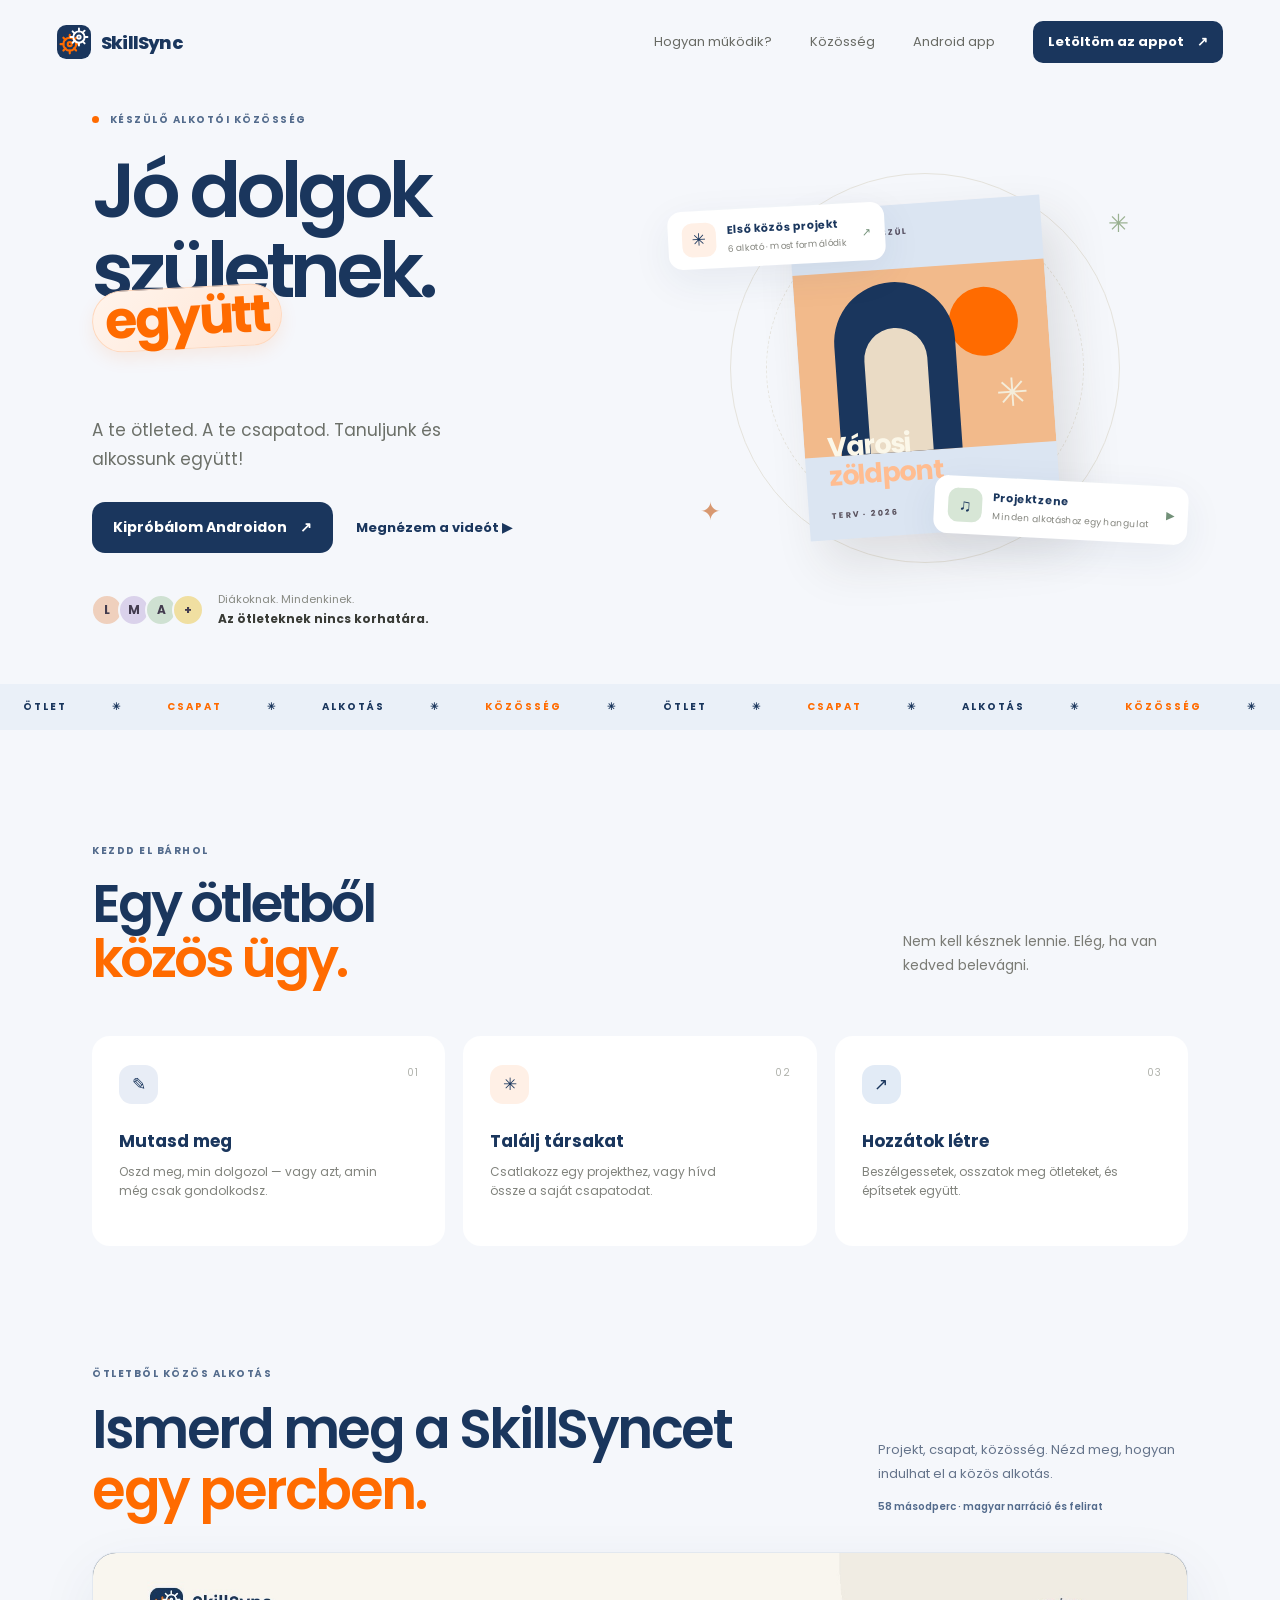
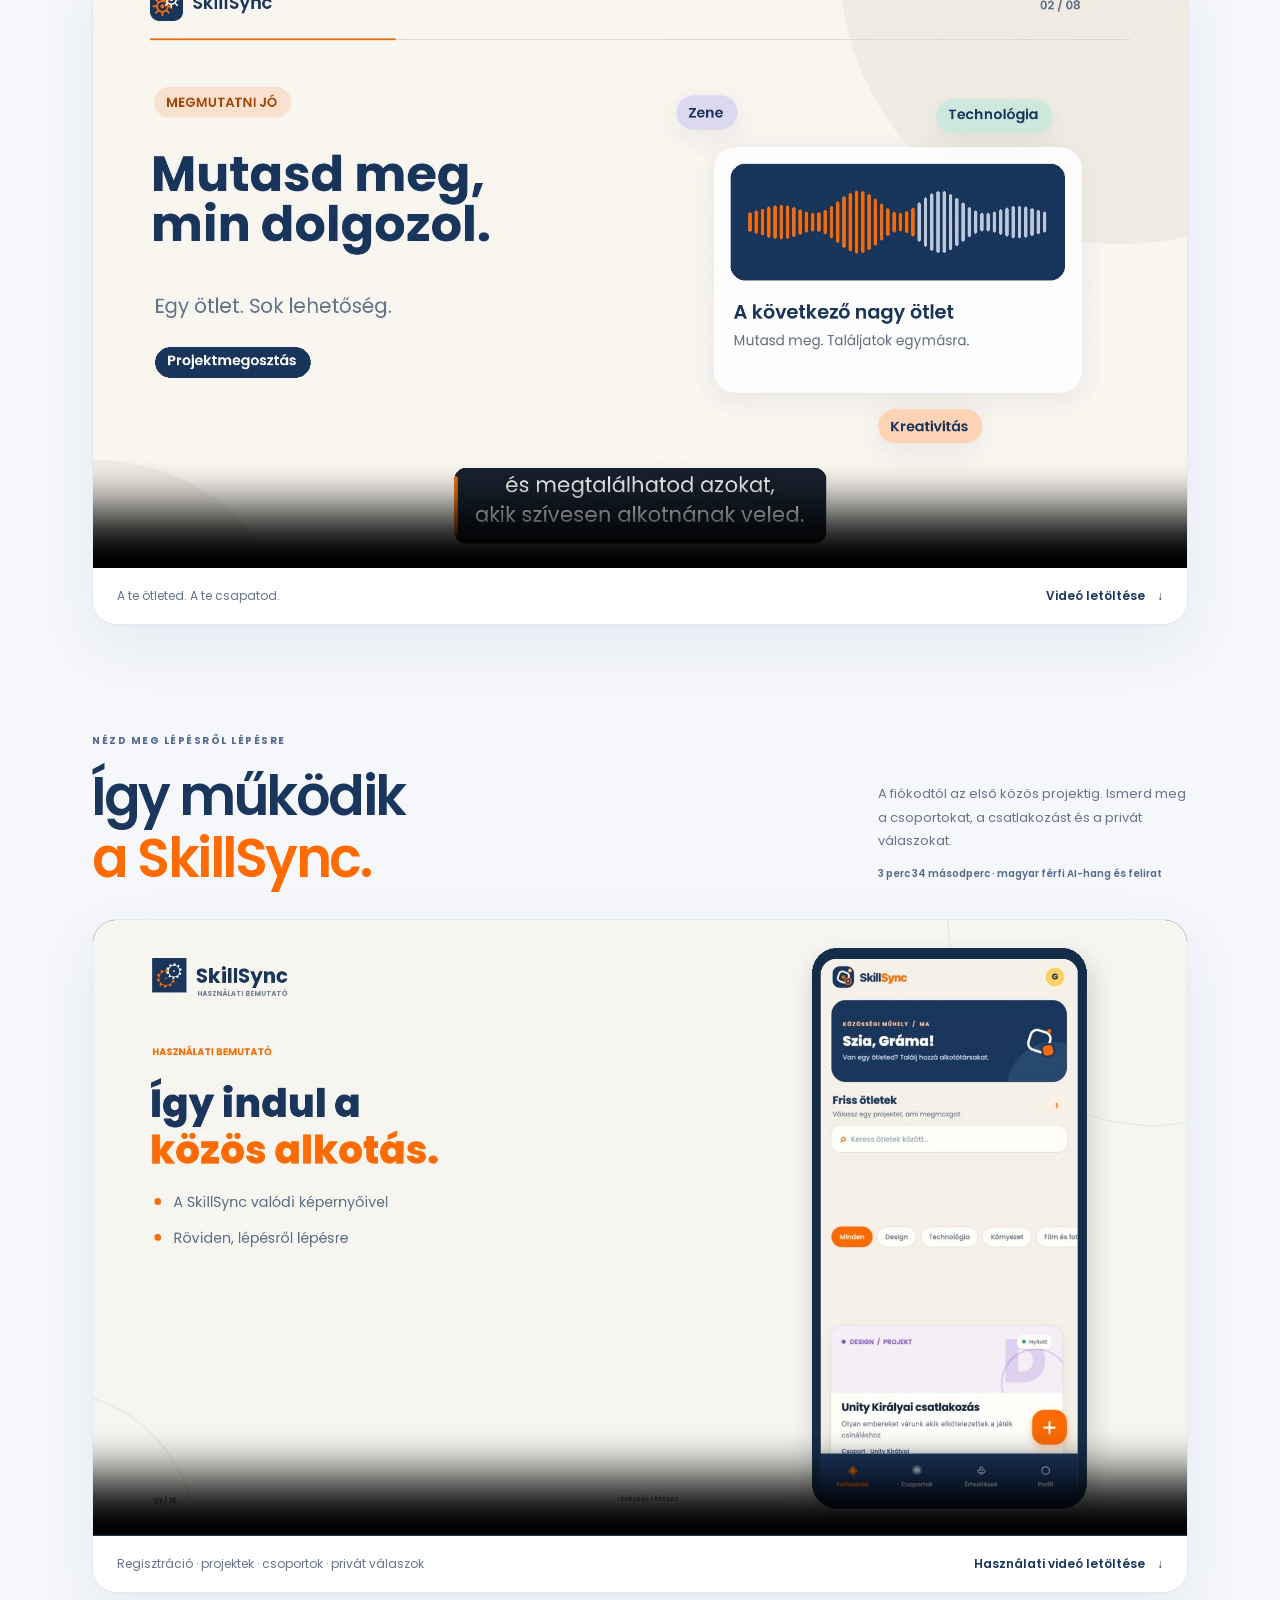
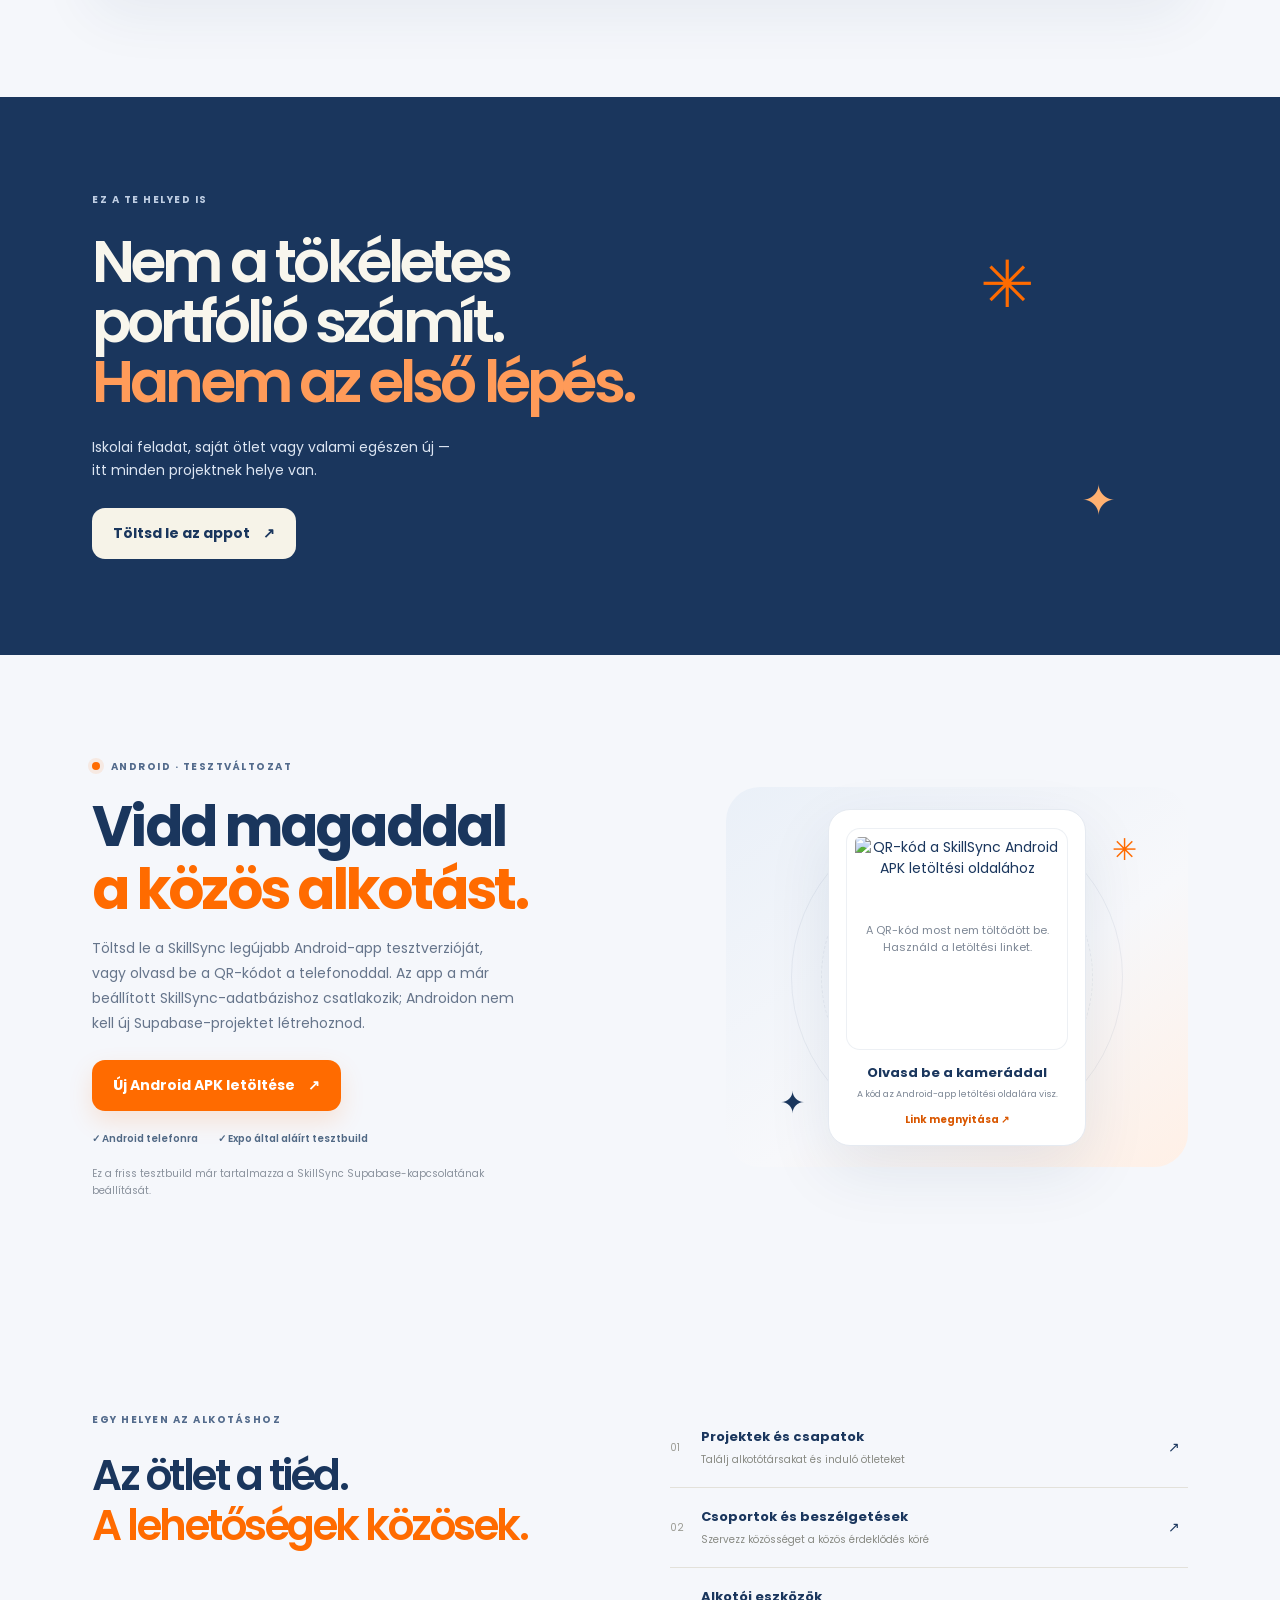
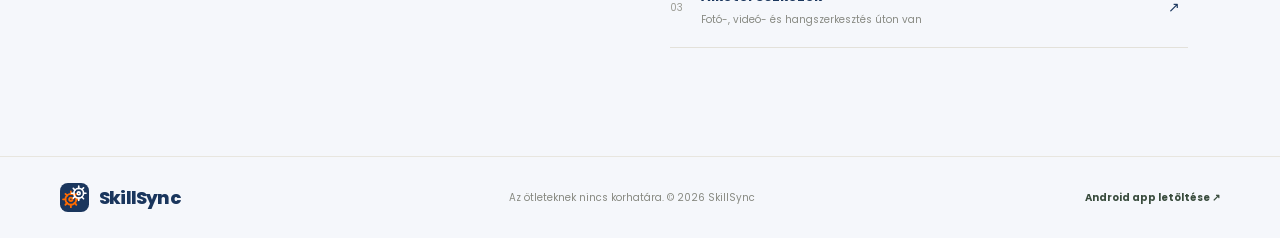
==== commit d962bdba: "Add narrated SkillSync app walkthrough" ====
--- a/index.html
+++ b/index.html
@@ -3,7 +3,7 @@
 <head>
   <meta charset="utf-8"><meta name="viewport" content="width=device-width,initial-scale=1">
   <meta name="theme-color" content="#1A365D"><meta name="description" content="SkillSync — A te ötleted. A te csapatod. Tanuljunk és alkossunk együtt!"><link rel="manifest" href="manifest.webmanifest">
-  <title>SkillSync — ötletből közös alkotás</title><link rel="icon" type="image/svg+xml" href="favicon.svg"><link rel="stylesheet" href="style.css?v=20261020-3">
+  <title>SkillSync — ötletből közös alkotás</title><link rel="icon" type="image/svg+xml" href="favicon.svg"><link rel="stylesheet" href="style.css?v=20261020-4">
 </head>
 <body class="landing">
   <header class="site-header"><a class="brand" href="index.html"><span class="brand-mark"><img src="icon.svg" alt=""></span> SkillSync</a><nav><a href="#hogyan">Hogyan működik?</a><a href="#kozosseg">Közösség</a><a href="#apk">Android app</a><a class="button button-dark button-small" href="#apk">Letöltöm az appot <span>↗</span></a></nav><button class="menu-toggle" aria-label="Menü">☰</button></header>
@@ -22,6 +22,19 @@
           A böngésződ nem támogatja a videólejátszást. <a href="skillsync-promo.mp4">Nyisd meg a bemutatóvideót.</a>
         </video>
         <figcaption><span>A te ötleted. A te csapatod.</span><a href="skillsync-promo.mp4" download>Videó letöltése <span aria-hidden="true">↓</span></a></figcaption>
+      </figure>
+    </section>
+    <section id="hasznalat" class="promo-section tutorial-section wrap" aria-labelledby="tutorial-title">
+      <div class="promo-heading">
+        <div><span class="eyebrow">NÉZD MEG LÉPÉSRŐL LÉPÉSRE</span><h2 id="tutorial-title">Így működik<br><em>a SkillSync.</em></h2></div>
+        <p>A fiókodtól az első közös projektig. Ismerd meg a csoportokat, a csatlakozást és a privát válaszokat.<span class="promo-duration">3 perc 34 másodperc · magyar férfi AI-hang és felirat</span></p>
+      </div>
+      <figure class="promo-player">
+        <video controls playsinline preload="none" poster="skillsync-hasznalat.jpg" width="1920" height="1080" aria-label="SkillSync használati útmutató magyar AI-narrációval és feliratokkal">
+          <source src="skillsync-hasznalat.mp4" type="video/mp4">
+          A böngésződ nem támogatja a videólejátszást. <a href="skillsync-hasznalat.mp4">Nyisd meg a használati videót.</a>
+        </video>
+        <figcaption><span>Regisztráció · projektek · csoportok · privát válaszok</span><a href="skillsync-hasznalat.mp4" download>Használati videó letöltése <span aria-hidden="true">↓</span></a></figcaption>
       </figure>
     </section>
     <section id="kozosseg" class="manifesto"><div class="wrap manifesto-inner"><span class="eyebrow">EZ A TE HELYED IS</span><h2>Nem a tökéletes<br>portfólió számít.<br><em>Hanem az első lépés.</em></h2><p>Iskolai feladat, saját ötlet vagy valami egészen új — itt minden projektnek helye van.</p><a class="button button-light" href="#apk">Töltsd le az appot <span>↗</span></a><span class="manifesto-star star-a">✳</span><span class="manifesto-star star-b">✦</span></div></section>
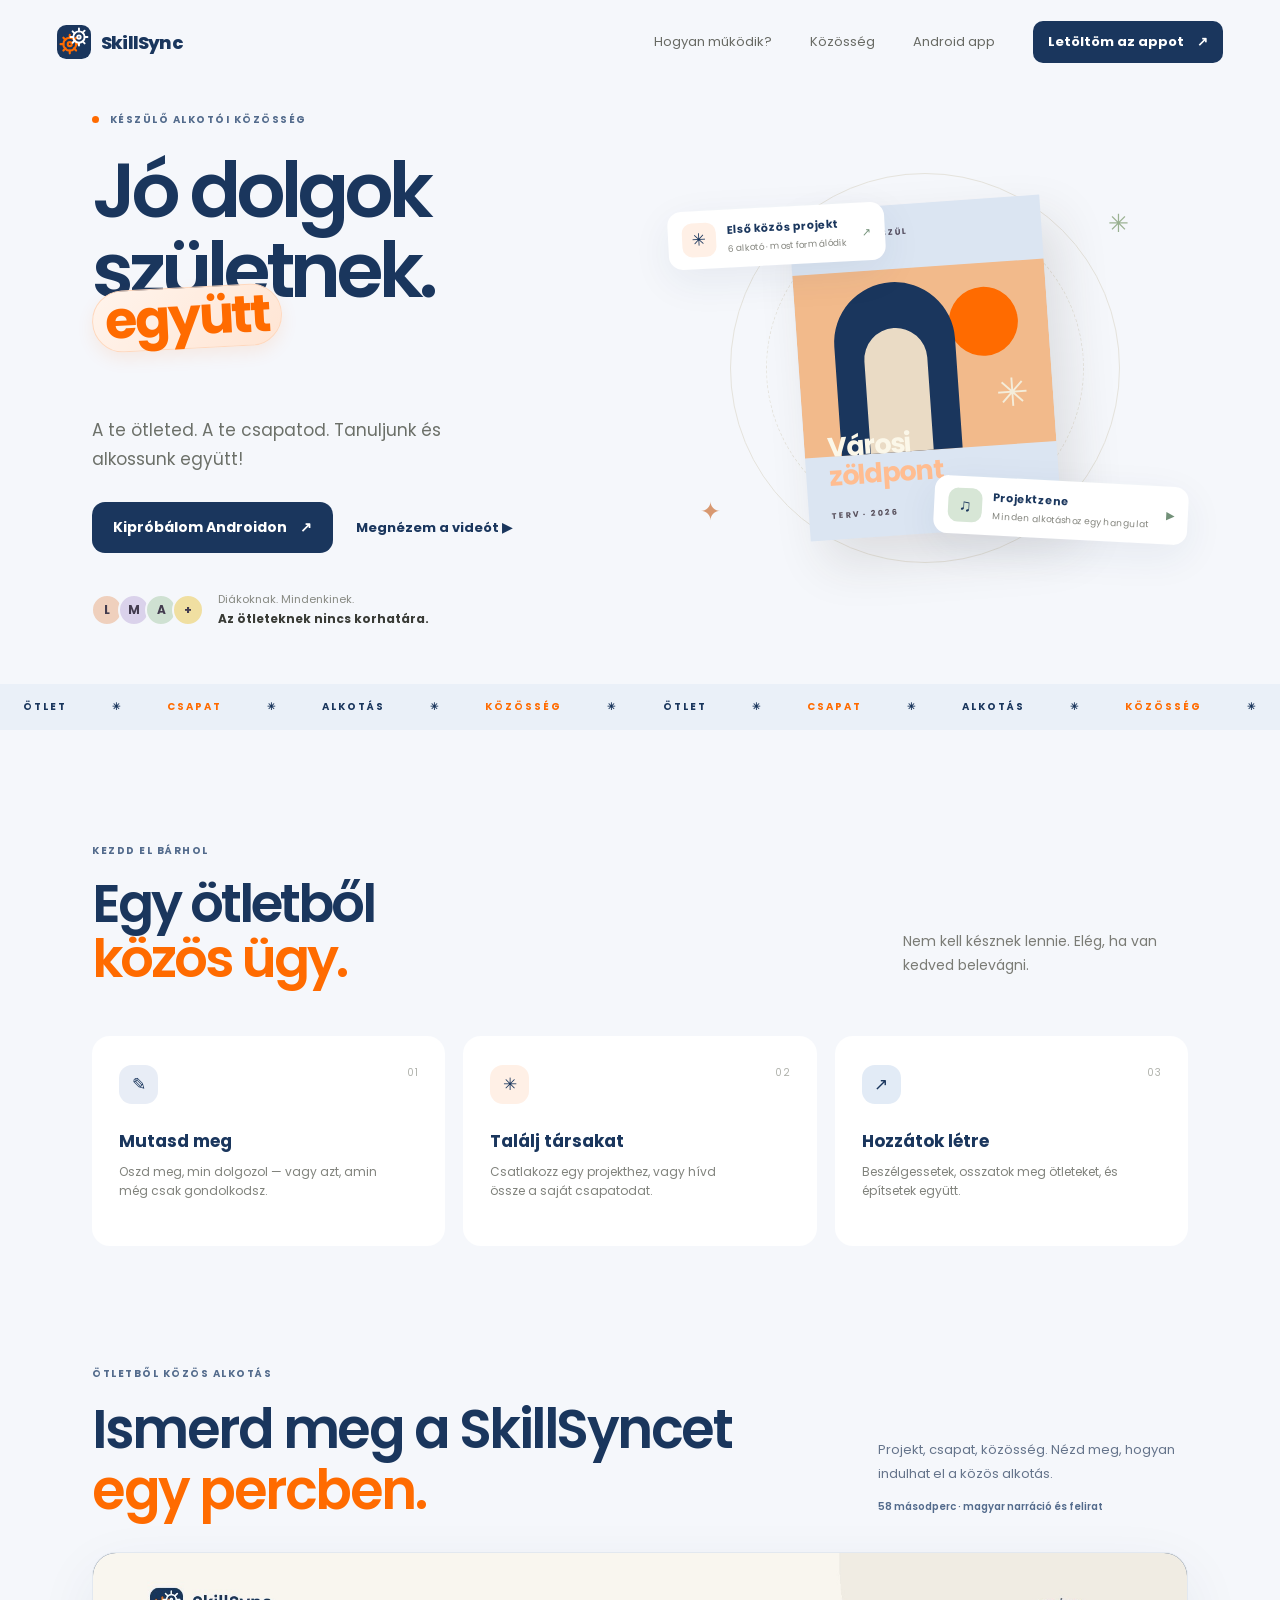
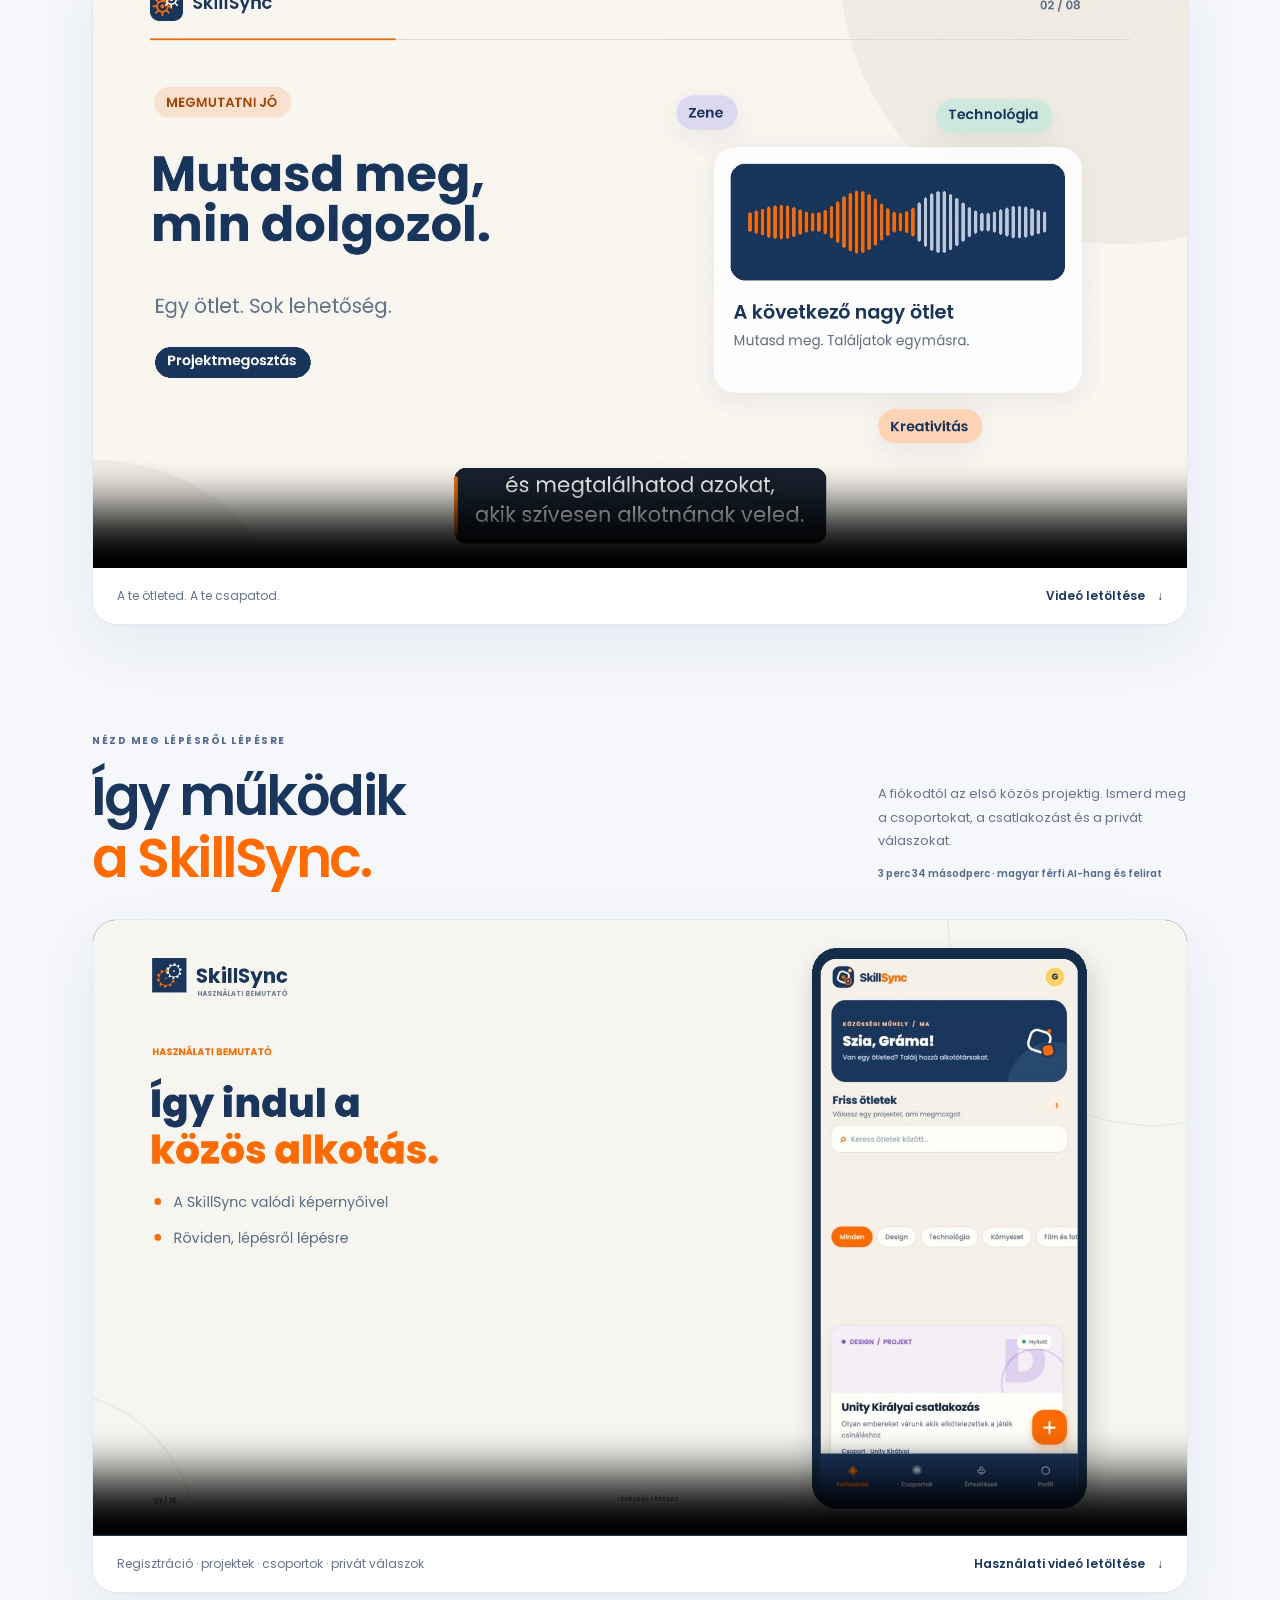
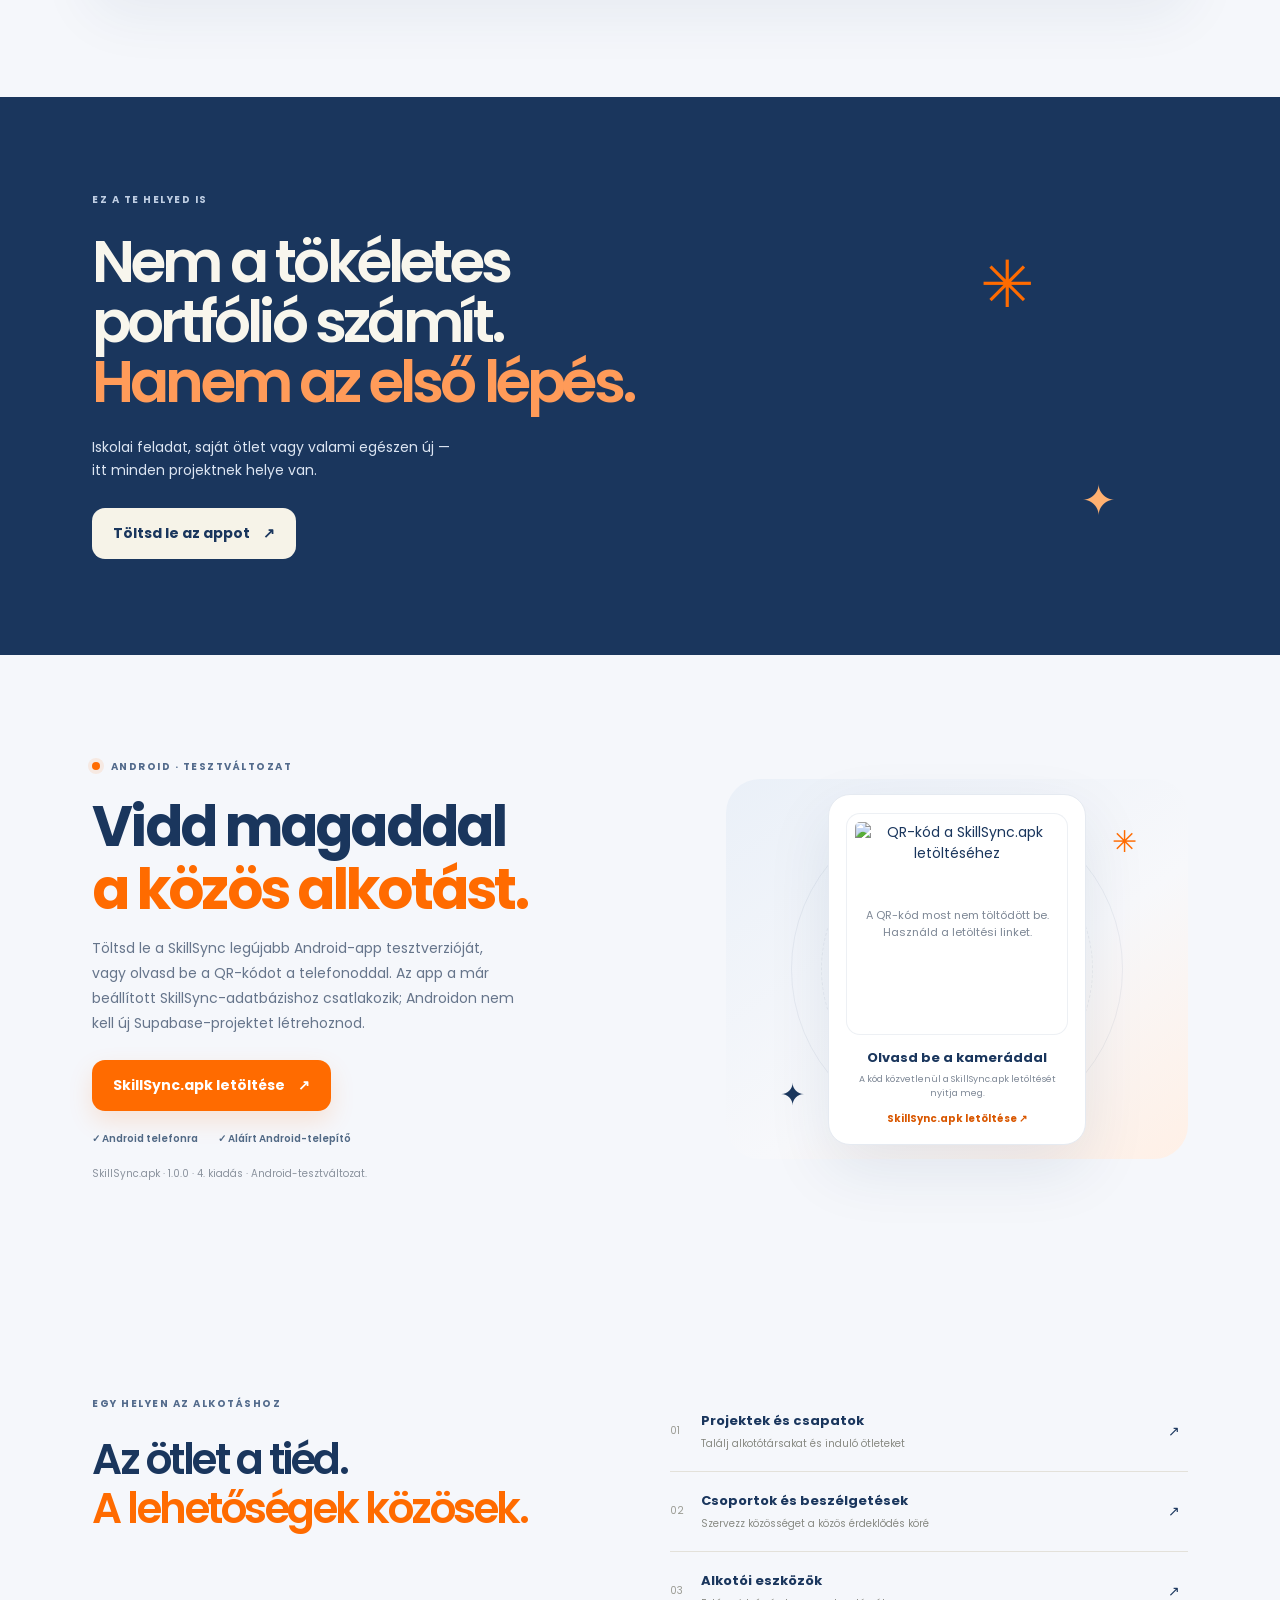
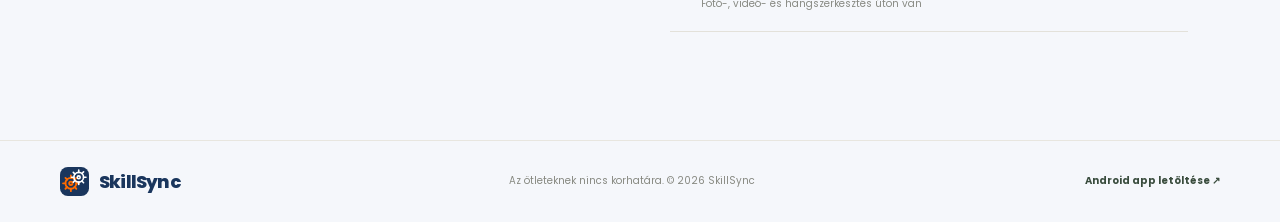
==== commit 2183af66: "Update SkillSync.apk download and QR code Use the signed Android build 4 hosted as SkillSync.apk in " ====
--- a/index.html
+++ b/index.html
@@ -43,21 +43,21 @@
         <span class="eyebrow"><span class="download-status"></span> ANDROID · TESZTVÁLTOZAT</span>
         <h2>Vidd magaddal<br><em>a közös alkotást.</em></h2>
         <p>Töltsd le a SkillSync legújabb Android-app tesztverzióját, vagy olvasd be a QR-kódot a telefonoddal. Az app a már beállított SkillSync-adatbázishoz csatlakozik; Androidon nem kell új Supabase-projektet létrehoznod.</p>
-        <a class="button download-button" data-apk-link href="https://expo.dev/accounts/kattote/projects/skillsync-mobile/builds/5601d4fb-cb7f-4b18-b3d8-79a79b1804ca" target="_blank" rel="noopener noreferrer">Új Android APK letöltése <span>↗</span></a>
-        <div class="download-meta"><span>✓ Android telefonra</span><span>✓ Expo által aláírt tesztbuild</span></div>
-        <p class="download-note">Ez a friss tesztbuild már tartalmazza a SkillSync Supabase-kapcsolatának beállítását.</p>
+        <a class="button download-button" data-apk-link href="https://github.com/GramaBence/SkillSync/releases/download/android-v1.0.0-4/SkillSync.apk" download="SkillSync.apk" target="_blank" rel="noopener noreferrer">SkillSync.apk letöltése <span>↗</span></a>
+        <div class="download-meta"><span>✓ Android telefonra</span><span>✓ Aláírt Android-telepítő</span></div>
+        <p class="download-note">SkillSync.apk · 1.0.0 · 4. kiadás · Android-tesztváltozat.</p>
       </div>
       <div class="download-visual">
         <div class="qr-card">
-          <div class="qr-frame"><img id="apkQr" alt="QR-kód a SkillSync Android APK letöltési oldalához" width="256" height="256" loading="eager"><span id="qrLoading">QR-kód betöltése…</span></div>
+          <div class="qr-frame"><img id="apkQr" alt="QR-kód a SkillSync.apk letöltéséhez" width="256" height="256" loading="eager"><span id="qrLoading">QR-kód betöltése…</span></div>
           <b>Olvasd be a kameráddal</b>
-          <span>A kód az Android-app letöltési oldalára visz.</span>
-          <a data-apk-link href="https://expo.dev/accounts/kattote/projects/skillsync-mobile/builds/5601d4fb-cb7f-4b18-b3d8-79a79b1804ca" target="_blank" rel="noopener noreferrer">Link megnyitása ↗</a>
+          <span>A kód közvetlenül a SkillSync.apk letöltését nyitja meg.</span>
+          <a data-apk-link href="https://github.com/GramaBence/SkillSync/releases/download/android-v1.0.0-4/SkillSync.apk" download="SkillSync.apk" target="_blank" rel="noopener noreferrer">SkillSync.apk letöltése ↗</a>
         </div>
         <span class="download-spark spark-top">✳</span><span class="download-spark spark-bottom">✦</span>
       </div>
     </section>
     <section class="feature-strip wrap"><div><span class="eyebrow">EGY HELYEN AZ ALKOTÁSHOZ</span><h2>Az ötlet a tiéd.<br><em>A lehetőségek közösek.</em></h2></div><div class="feature-list"><div><span>01</span><b>Projektek és csapatok</b><small>Találj alkotótársakat és induló ötleteket</small><i>↗</i></div><div><span>02</span><b>Csoportok és beszélgetések</b><small>Szervezz közösséget a közös érdeklődés köré</small><i>↗</i></div><div><span>03</span><b>Alkotói eszközök</b><small>Fotó-, videó- és hangszerkesztés úton van</small><i>↗</i></div></div></section>
   </main>
-  <footer class="site-footer"><a class="brand" href="index.html"><span class="brand-mark"><img src="icon.svg" alt=""></span> SkillSync</a><span>Az ötleteknek nincs korhatára. © 2026 SkillSync</span><a href="#apk">Android app letöltése ↗</a></footer><script src="site.js?v=20261020-3"></script>
+  <footer class="site-footer"><a class="brand" href="index.html"><span class="brand-mark"><img src="icon.svg" alt=""></span> SkillSync</a><span>Az ötleteknek nincs korhatára. © 2026 SkillSync</span><a href="#apk">Android app letöltése ↗</a></footer><script src="site.js?v=20261023-1"></script>
 </body></html>
